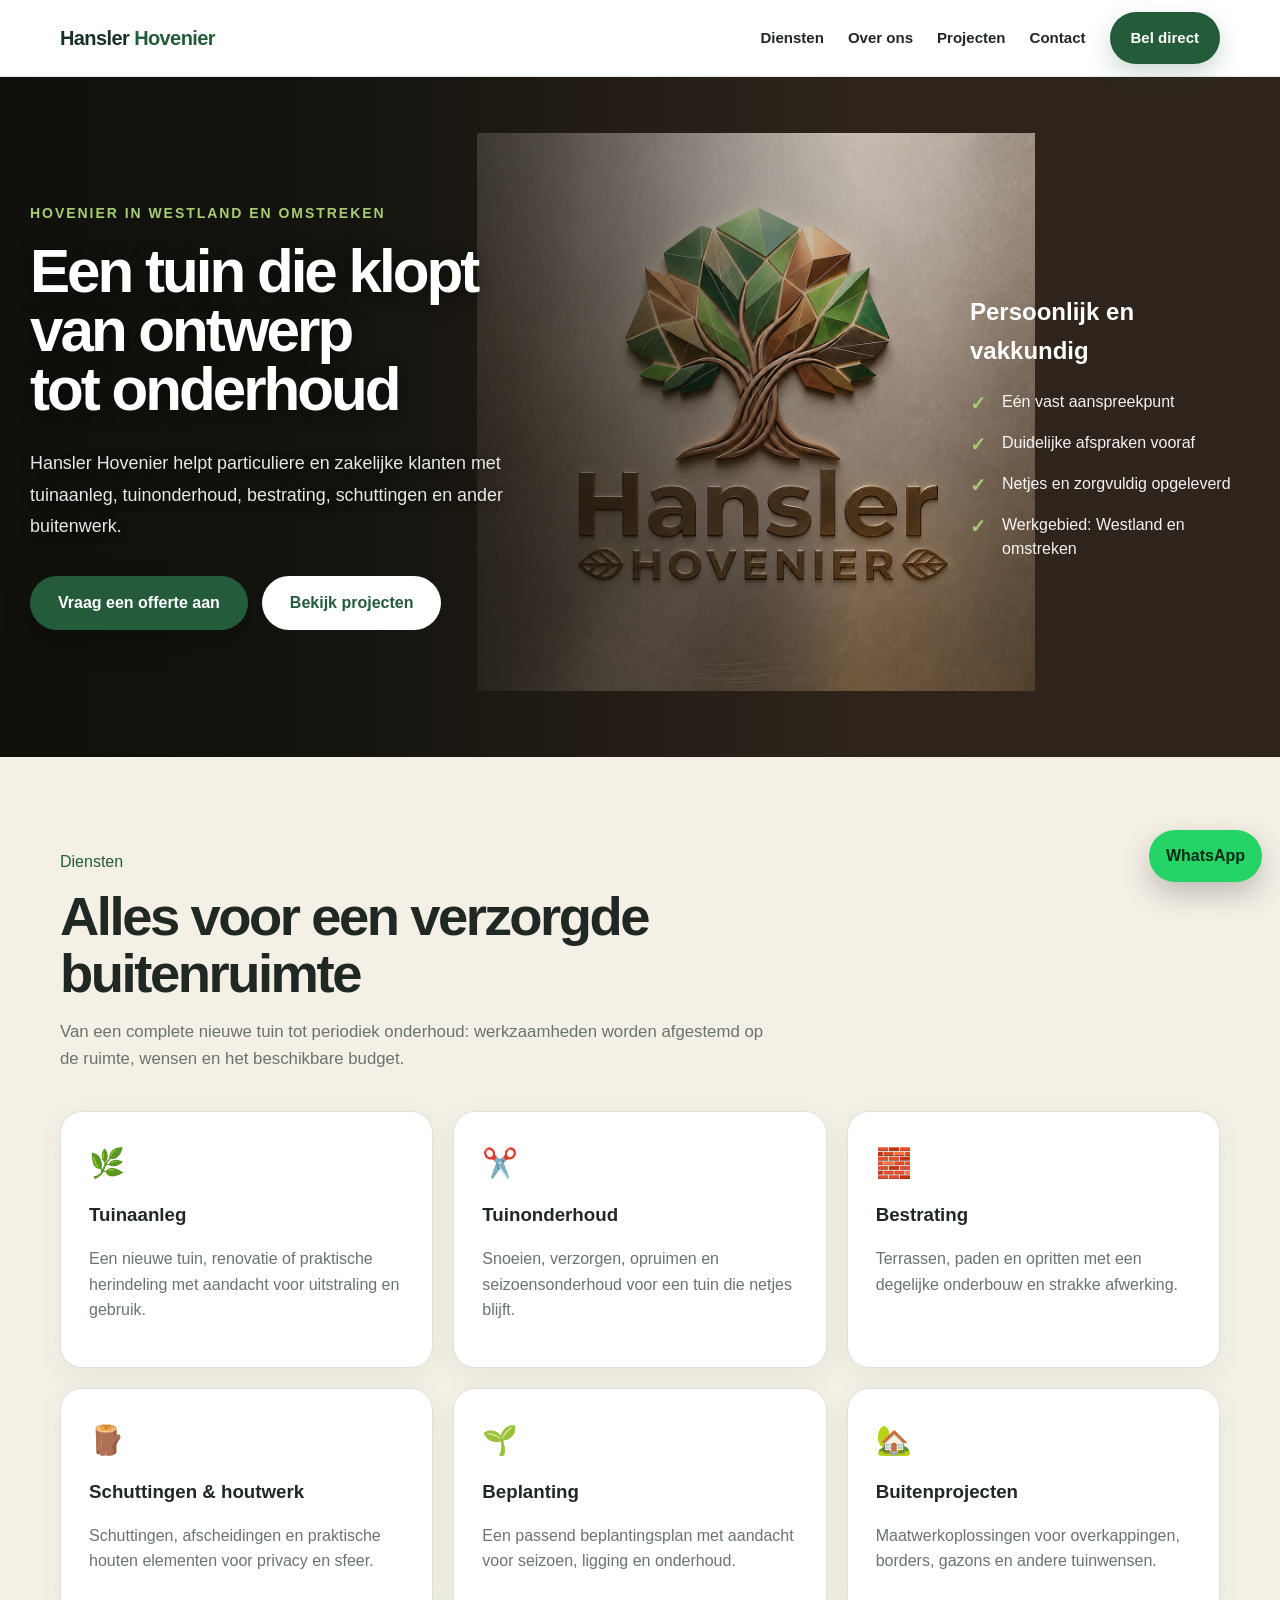
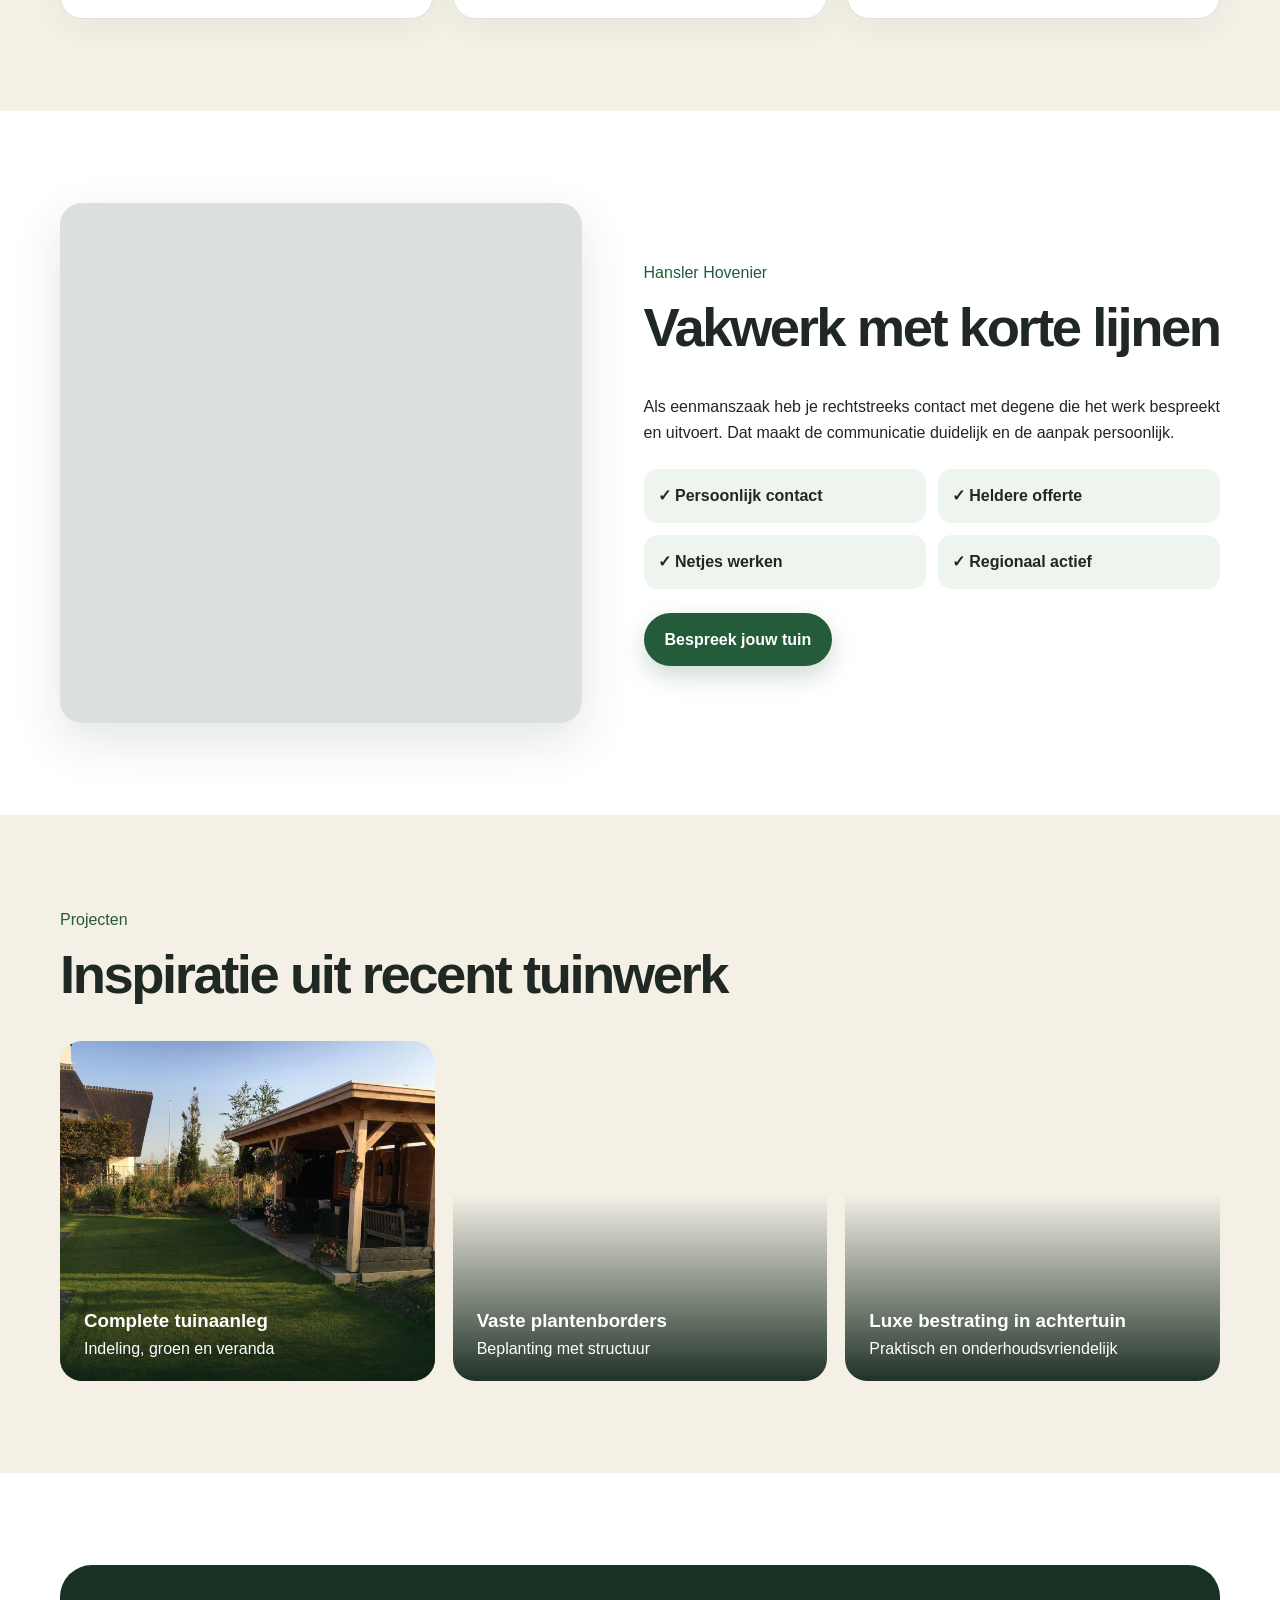
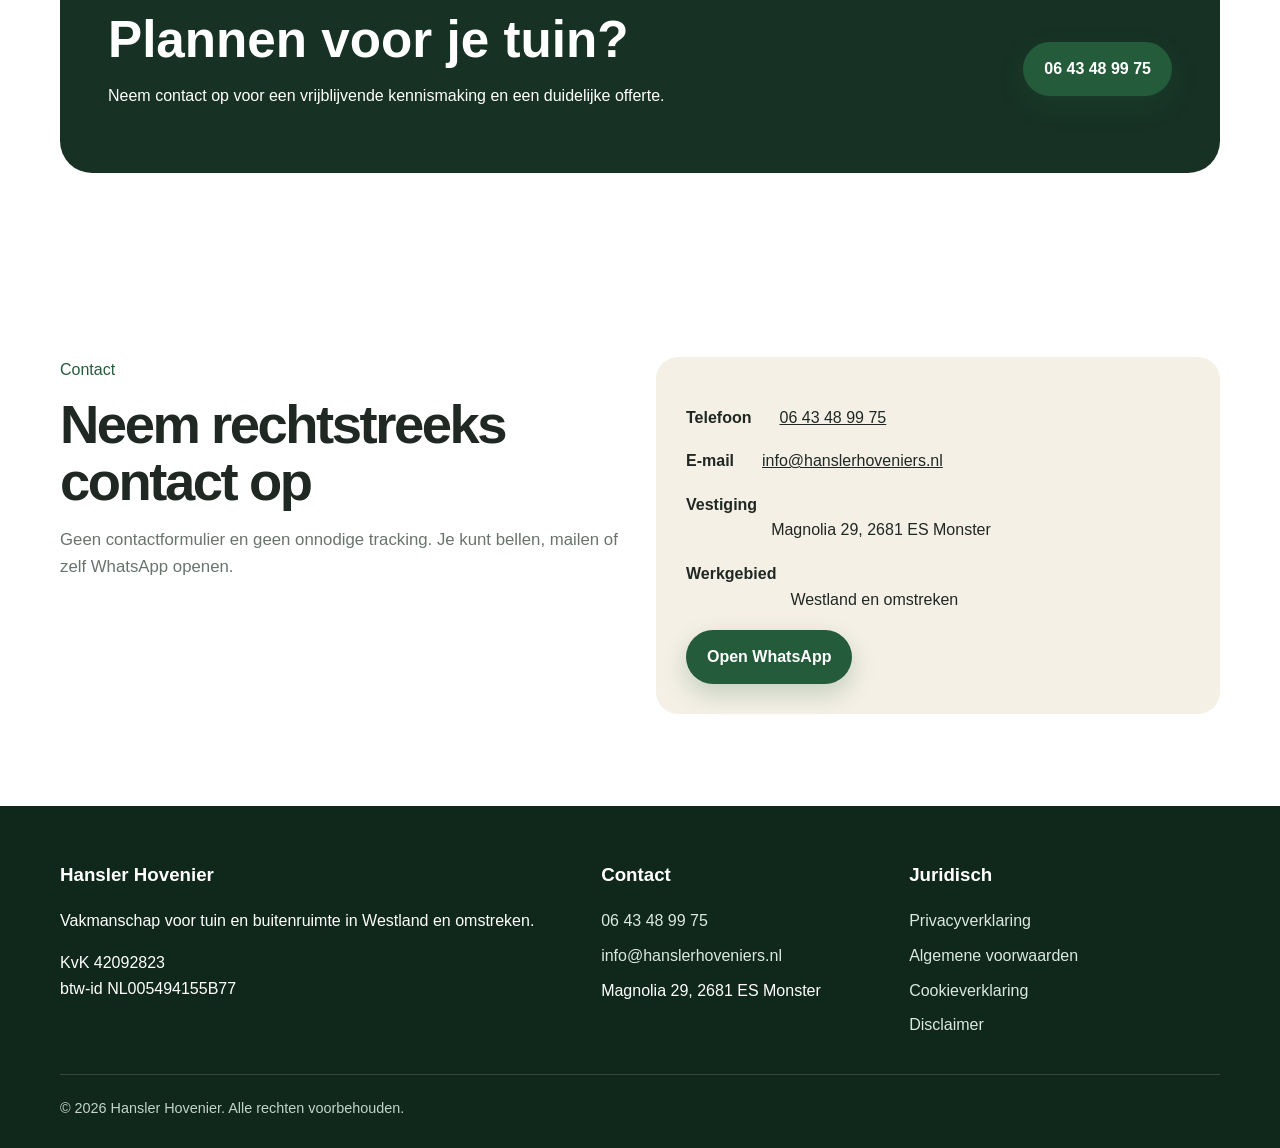
==== index.html @ fce95d80 "Update index.html" ====
<!doctype html>
<html lang="nl">
<head>
  <meta charset="utf-8">
  <meta name="viewport" content="width=device-width,initial-scale=1">
  <title>Hansler Hovenier | Hovenier in Westland en omstreken</title>
  <meta name="description" content="Hansler Hovenier voor tuinaanleg, tuinonderhoud, bestrating en houtwerk in Westland en omstreken. Persoonlijk contact en een verzorgde oplevering.">
  <meta name="robots" content="index,follow">
  <meta property="og:title" content="Hansler Hovenier">
  <meta property="og:description" content="Vakmanschap voor tuin en buitenruimte in Westland en omstreken.">
  <meta property="og:type" content="website">
  <link rel="stylesheet" href="assets/css/style.css">
</head>
<body>
<a class="skip-link" href="#main">Naar inhoud</a>
<header class="site-header">
  <div class="container nav-wrap">
    <a class="logo" href="index.html">Hansler <span>Hovenier</span></a>
    <button class="nav-toggle" aria-label="Menu openen" aria-expanded="false">☰</button>
    <nav class="nav" aria-label="Hoofdnavigatie">
      <a href="#diensten">Diensten</a>
      <a href="#over">Over ons</a>
      <a href="#projecten">Projecten</a>
      <a href="#contact">Contact</a>
      <a class="btn btn-primary" href="tel:+31643489975">Bel direct</a>
    </nav>
  </div>
</header>

<main id="main">
<section class="hero" aria-labelledby="hero-title">
  <div class="hero__background" aria-hidden="true"></div>
  <div class="hero__overlay" aria-hidden="true"></div>

  <div class="container hero__container">
    <div class="hero__content">
      <p class="hero__eyebrow">
        Hovenier in Westland en omstreken
      </p>

      <h1 class="hero__title" id="hero-title">
        Een tuin die klopt 
        <span>van ontwerp tot onderhoud</span>
      </h1>

      <p class="hero__description">
        Hansler Hovenier helpt particuliere en zakelijke klanten met
        tuinaanleg, tuinonderhoud, bestrating, schuttingen en ander
        buitenwerk.
      </p>

      <div class="hero__actions">
        <a
          class="hero__button hero__button--primary"
          href="mailto:info@hanslerhoveniers.nl?subject=Offerteaanvraag"
        >
          Vraag een offerte aan
        </a>

        <a
          class="hero__button hero__button--secondary"
          href="#projecten"
        >
          Bekijk projecten
        </a>
      </div>
    </div>

    <aside
      class="hero__benefits"
      aria-label="Voordelen van Hansler Hovenier"
    >
      <h2 class="hero__benefits-title">
        Persoonlijk en vakkundig
      </h2>

      <ul class="hero__benefits-list">
        <li>Eén vast aanspreekpunt</li>
        <li>Duidelijke afspraken vooraf</li>
        <li>Netjes en zorgvuldig opgeleverd</li>
        <li>Werkgebied: Westland en omstreken</li>
      </ul>
    </aside>
  </div>
</section>

<section class="section section-soft" id="diensten">
  <div class="container">
    <div class="section-head">
      <div class="kicker" style="color:var(--green)">Diensten</div>
      <h2>Alles voor een verzorgde buitenruimte</h2>
      <p>Van een complete nieuwe tuin tot periodiek onderhoud: werkzaamheden worden afgestemd op de ruimte, wensen en het beschikbare budget.</p>
    </div>
    <div class="services">
      <article class="card"><div class="card-icon">🌿</div><h3>Tuinaanleg</h3><p>Een nieuwe tuin, renovatie of praktische herindeling met aandacht voor uitstraling en gebruik.</p></article>
      <article class="card"><div class="card-icon">✂️</div><h3>Tuinonderhoud</h3><p>Snoeien, verzorgen, opruimen en seizoensonderhoud voor een tuin die netjes blijft.</p></article>
      <article class="card"><div class="card-icon">🧱</div><h3>Bestrating</h3><p>Terrassen, paden en opritten met een degelijke onderbouw en strakke afwerking.</p></article>
      <article class="card"><div class="card-icon">🪵</div><h3>Schuttingen & houtwerk</h3><p>Schuttingen, afscheidingen en praktische houten elementen voor privacy en sfeer.</p></article>
      <article class="card"><div class="card-icon">🌱</div><h3>Beplanting</h3><p>Een passend beplantingsplan met aandacht voor seizoen, ligging en onderhoud.</p></article>
      <article class="card"><div class="card-icon">🏡</div><h3>Buitenprojecten</h3><p>Maatwerkoplossingen voor overkappingen, borders, gazons en andere tuinwensen.</p></article>
    </div>
  </div>
</section>

<section class="section" id="over">
  <div class="container about-grid">
    <div class="image-panel" role="img" aria-label="Groene tuin met beplanting"></div>
    <div>
      <div class="kicker" style="color:var(--green)">Hansler Hovenier</div>
      <div class="section-head"><h2>Vakwerk met korte lijnen</h2></div>
      <p>Als eenmanszaak heb je rechtstreeks contact met degene die het werk bespreekt en uitvoert. Dat maakt de communicatie duidelijk en de aanpak persoonlijk.</p>
      <div class="checks">
        <div class="check">✓ Persoonlijk contact</div>
        <div class="check">✓ Heldere offerte</div>
        <div class="check">✓ Netjes werken</div>
        <div class="check">✓ Regionaal actief</div>
      </div>
      <a class="btn btn-primary" href="mailto:info@hanslerhoveniers.nl">Bespreek jouw tuin</a>
    </div>
  </div>
</section>

<section class="section section-soft" id="projecten">
  <div class="container">
    <div class="section-head">
      <div class="kicker" style="color:var(--green)">Projecten</div>
      <h2>Inspiratie uit recent tuinwerk</h2>

    </div>
    <div class="projects">
      <article class="project"><div class="project-info"><h3>Complete tuinaanleg</h3><span>Indeling, groen en veranda</span></div></article>
      <article class="project"><div class="project-info"><h3>Vaste plantenborders</h3><span>Beplanting met structuur</span></div></article>
      <article class="project"><div class="project-info"><h3>Luxe bestrating in achtertuin</h3><span>Praktisch en onderhoudsvriendelijk</span></div></article>
    </div>
  </div>
</section>

<section class="section">
  <div class="container">
    <div class="cta">
      <div><h2>Plannen voor je tuin?</h2><p>Neem contact op voor een vrijblijvende kennismaking en een duidelijke offerte.</p></div>
      <a class="btn btn-primary" href="tel:+31643489975">06 43 48 99 75</a>
    </div>
  </div>
</section>

<section class="section" id="contact">
  <div class="container contact-grid">
    <div>
      <div class="section-head"><div class="kicker" style="color:var(--green)">Contact</div><h2>Neem rechtstreeks contact op</h2><p>Geen contactformulier en geen onnodige tracking. Je kunt bellen, mailen of zelf WhatsApp openen.</p></div>
    </div>
    <div class="contact-box">
      <div class="contact-line"><strong>Telefoon</strong><br><a href="tel:+31643489975">06 43 48 99 75</a></div>
      <div class="contact-line"><strong>E-mail</strong><br><a href="mailto:info@hanslerhoveniers.nl">info@hanslerhoveniers.nl</a></div>
      <div class="contact-line"><strong>Vestiging</strong><br>Magnolia 29, 2681 ES Monster</div>
      <div class="contact-line"><strong>Werkgebied</strong><br>Westland en omstreken</div>
      <a class="btn btn-primary" href="https://wa.me/31643489975?text=Hallo%20Hansler%20Hovenier%2C%20ik%20heb%20een%20vraag." target="_blank" rel="noopener noreferrer">Open WhatsApp</a>
    </div>
  </div>
</section>
</main>

<footer class="site-footer">
  <div class="container">
    <div class="footer-grid">
      <div><h3>Hansler Hovenier</h3><p>Vakmanschap voor tuin en buitenruimte in Westland en omstreken.</p><p>KvK 42092823<br>btw-id NL005494155B77</p></div>
      <div><h3>Contact</h3><div class="footer-links"><a href="tel:+31643489975">06 43 48 99 75</a><a href="mailto:info@hanslerhoveniers.nl">info@hanslerhoveniers.nl</a><span>Magnolia 29, 2681 ES Monster</span></div></div>
      <div><h3>Juridisch</h3><div class="footer-links"><a href="privacy.html">Privacyverklaring</a><a href="voorwaarden.html">Algemene voorwaarden</a><a href="cookies.html">Cookieverklaring</a><a href="disclaimer.html">Disclaimer</a></div></div>
    </div>
    <div class="footer-bottom">© <span id="year"></span> Hansler Hovenier. Alle rechten voorbehouden.</div>
  </div>
</footer>

<a class="whatsapp" href="https://wa.me/31643489975?text=Hallo%20Hansler%20Hovenier%2C%20ik%20heb%20een%20vraag." target="_blank" rel="noopener noreferrer" aria-label="Open WhatsApp">WhatsApp</a>
<script src="assets/js/main.js"></script>
</body>
</html>
---- assets/css/style.css ----
:root{
  --green:#245c3b;
  --green-2:#34754d;
  --dark:#173225;
  --cream:#f4f0e6;
  --sand:#e8dfcf;
  --white:#fff;
  --text:#202823;
  --muted:#69746d;
  --line:#dce2dc;
  --shadow:0 18px 50px rgba(25,53,37,.12);
  --radius:22px;
}
*{box-sizing:border-box}
html{scroll-behavior:smooth}
body{margin:0;font-family:Inter,Arial,sans-serif;color:var(--text);background:#fff;line-height:1.6}
img{max-width:100%;display:block}
a{color:inherit}
.container{width:min(1160px,calc(100% - 36px));margin:auto}
.skip-link{position:absolute;left:-9999px}.skip-link:focus{left:16px;top:16px;background:#fff;padding:10px;z-index:999}
.site-header{position:sticky;top:0;z-index:50;background:rgba(255,255,255,.94);backdrop-filter:blur(12px);border-bottom:1px solid rgba(36,92,59,.12)}
.nav-wrap{height:76px;display:flex;align-items:center;justify-content:space-between;gap:24px}
.logo{text-decoration:none;font-weight:900;letter-spacing:-.03em;font-size:1.25rem;color:var(--dark)}
.logo span{color:var(--green)}
.nav{display:flex;align-items:center;gap:24px}
.nav a{text-decoration:none;font-weight:700;font-size:.94rem}
.nav a:hover{color:var(--green)}
.nav-toggle{display:none;background:none;border:0;font-size:1.5rem}
.btn{display:inline-flex;align-items:center;justify-content:center;gap:8px;padding:13px 20px;border-radius:999px;text-decoration:none;font-weight:800;border:1px solid transparent;transition:.2s ease}
.btn:hover{transform:translateY(-2px)}
.btn-primary{background:var(--green);color:#fff;box-shadow:0 10px 24px rgba(36,92,59,.22)}
.btn-secondary{border-color:var(--green);color:var(--green);background:#fff}
/* =====================================================
   HERO
   ===================================================== */

.hero {
  position: relative;
  isolation: isolate;
  overflow: hidden;
  min-height: 680px;
  display: flex;
  align-items: center;
  background-color: #2f251c;
  color: var(--white);
}

/* Achtergrondafbeelding */
.hero__background {
  position: absolute;
  inset: 0;
  z-index: -3;
  background-image: url("../../Def.png");
  background-repeat: no-repeat;
background-position: 66% 46%;
background-size: auto 82%;
}

/* Donkere laag voor leesbaarheid */
.hero__overlay {
  position: absolute;
  inset: 0;
  z-index: -2;
  background:
    linear-gradient(
      90deg,
      rgba(14, 16, 12, 0.96) 0%,
      rgba(16, 17, 13, 0.88) 27%,
      rgba(27, 23, 17, 0.58) 48%,
      rgba(38, 29, 20, 0.16) 67%,
      rgba(38, 29, 20, 0.05) 100%
    );
}

.hero__container {
  position: relative;
  z-index: 1;
  width: min(1500px, calc(100% - 60px));
padding: 78px 0;
  display: grid;
 grid-template-columns: 560px 340px;
  align-items: center;
  justify-content: space-between;
gap: 260px;
}

.hero__content {
  max-width: 680px;
}

.hero__eyebrow {
  margin: 0 0 20px;
  color: #a8cc72;
  font-size: 0.875rem;
  font-weight: 900;
  line-height: 1.4;
  letter-spacing: 0.14em;
  text-transform: uppercase;
}

.hero__title {
  max-width: 670px;
  margin: 0;
  color: var(--white);
  font-size: clamp(3rem, 4.7vw, 4.8rem);
  font-weight: 900;
  line-height: 0.98;
  letter-spacing: -0.05em;
  text-wrap: balance;
  text-shadow: 0 3px 18px rgba(0, 0, 0, 0.4);
}

.hero__title span {
  display: block;
}

.hero__description {
  max-width: 650px;
  margin: 28px 0 0;
  color: rgba(255, 255, 255, 0.9);
  font-size: clamp(1rem, 1.4vw, 1.12rem);
  line-height: 1.75;
  text-shadow: 0 2px 12px rgba(0, 0, 0, 0.45);
}

.hero__actions {
  display: flex;
  flex-wrap: wrap;
  gap: 14px;
  margin-top: 34px;
}

.hero__button {
  display: inline-flex;
  min-height: 54px;
  align-items: center;
  justify-content: center;
  padding: 14px 26px;
  border: 2px solid transparent;
  border-radius: 999px;
  font-size: 1rem;
  font-weight: 800;
  line-height: 1;
  text-decoration: none;
  transition:
    background-color 0.2s ease,
    border-color 0.2s ease,
    color 0.2s ease,
    transform 0.2s ease,
    box-shadow 0.2s ease;
}

.hero__button:hover {
  transform: translateY(-2px);
}

.hero__button:focus-visible {
  outline: 3px solid #a8cc72;
  outline-offset: 4px;
}

.hero__button--primary {
  background-color: var(--green);
  color: var(--white);
  box-shadow: 0 12px 30px rgba(0, 0, 0, 0.22);
}

.hero__button--primary:hover {
  background-color: var(--green-2);
  box-shadow: 0 16px 34px rgba(0, 0, 0, 0.28);
}

.hero__button--secondary {
  background-color: var(--white);
  color: var(--green);
}

.hero__button--secondary:hover {
  background-color: var(--cream);
}

.hero__benefits{
    margin-left:60px;
}
  padding: 34px;
  border: 1px solid rgba(255, 255, 255, 0.18);
  border-radius: 18px;
  background-color: rgba(28, 71, 46, 0.92);
  box-shadow: 0 24px 60px rgba(0, 0, 0, 0.25);
  backdrop-filter: blur(8px);
}

.hero__benefits-title {
  margin: 0 0 22px;
  color: var(--white);
  font-size: clamp(1.25rem, 2vw, 1.5rem);
  font-weight: 900;
  line-height: 1.25;
}

.hero__benefits-list {
  display: grid;
  gap: 17px;
  margin: 0;
  padding: 0;
  list-style: none;
}

.hero__benefits-list li {
  position: relative;
  padding-left: 32px;
  color: rgba(255, 255, 255, 0.94);
  font-size: 1rem;
  line-height: 1.5;
}

.hero__benefits-list li::before {
  content: "✓";
  position: absolute;
  top: 0;
  left: 0;
  color: #a8cc72;
  font-size: 1.2rem;
  font-weight: 900;
}
.section{padding:92px 0}
.section-soft{background:var(--cream)}
.section-head{max-width:720px;margin-bottom:38px}
.section-head h2{font-size:clamp(2rem,5vw,3.4rem);line-height:1.05;letter-spacing:-.045em;margin:.25em 0}
.section-head p{color:var(--muted);font-size:1.05rem}
.services{display:grid;grid-template-columns:repeat(3,1fr);gap:20px}
.card{background:#fff;border:1px solid var(--line);border-radius:var(--radius);padding:28px;box-shadow:0 8px 30px rgba(28,61,40,.06)}
.card-icon{font-size:1.8rem}
.card h3{margin:14px 0 8px}
.card p{color:var(--muted)}
.about-grid{display:grid;grid-template-columns:.95fr 1.05fr;gap:62px;align-items:center}
.image-panel{min-height:520px;border-radius:var(--radius);background:
 linear-gradient(rgba(17,46,29,.15),rgba(17,46,29,.15)),
 url('https://images.unsplash.com/photo-1416879595882-3373a0480b5b?auto=format&fit=crop&w=1200&q=85') center/cover;
 box-shadow:var(--shadow)}
.checks{display:grid;grid-template-columns:1fr 1fr;gap:12px;margin:24px 0}
.check{background:#eef5ef;border-radius:14px;padding:14px;font-weight:700}
.projects{display:grid;grid-template-columns:repeat(3,1fr);gap:18px}
.project{min-height:340px;border-radius:var(--radius);overflow:hidden;position:relative;background:#ddd}
.project:nth-child(1){
    background:url('../../OSDL2829.JPG') center/cover;
}
.project:nth-child(2){
    background:url('../../IMG_3597.JPG') center/cover;
}

.project:nth-child(3){
    background:url('../../tuin 1.jpg') center/cover;
}
.project:after{content:"";position:absolute;inset:45% 0 0;background:linear-gradient(transparent,rgba(9,29,18,.9))}
.project-info{position:absolute;left:24px;right:24px;bottom:20px;color:white;z-index:2}
.project-info h3{margin:0}
.cta{background:var(--dark);color:#fff;border-radius:32px;padding:48px;display:grid;grid-template-columns:1fr auto;gap:30px;align-items:center}
.cta h2{margin:0 0 10px;font-size:clamp(2rem,4vw,3.2rem);line-height:1.05}
.contact-grid{display:grid;grid-template-columns:1fr 1fr;gap:32px}
.contact-box{background:var(--cream);border-radius:var(--radius);padding:30px}
.contact-line{display:flex;gap:14px;margin:18px 0}
.site-footer{background:#10281c;color:#fff;padding:54px 0 28px}
.footer-grid{display:grid;grid-template-columns:1.3fr .7fr .8fr;gap:36px}
.footer-grid h3{margin-top:0}.footer-grid a{color:#dce8df;text-decoration:none}
.footer-links{display:grid;gap:9px}
.footer-bottom{border-top:1px solid rgba(255,255,255,.15);margin-top:36px;padding-top:22px;color:#c4d2c9;font-size:.9rem}
.whatsapp{position:fixed;right:18px;bottom:18px;background:#25D366;color:#092b18;text-decoration:none;padding:13px 17px;border-radius:999px;font-weight:900;box-shadow:0 12px 30px rgba(0,0,0,.22);z-index:45}
.legal-page{background:var(--cream);padding:56px 0}
.legal-content{background:#fff;padding:clamp(24px,5vw,60px);border-radius:var(--radius);box-shadow:var(--shadow)}
.legal-content h1{font-size:clamp(2.2rem,5vw,4rem);line-height:1.05}
.legal-content h2{margin-top:2em}
.notice{padding:16px 18px;border-left:4px solid var(--green);background:#eef7f1;border-radius:8px}
.warning{padding:16px 18px;border-left:4px solid #a96b00;background:#fff6df;border-radius:8px}
table{width:100%;border-collapse:collapse;margin:20px 0}th,td{border:1px solid var(--line);padding:12px;text-align:left;vertical-align:top}th{background:#f1f5f2}
@media(max-width:900px){
  .nav{
    display:none;
    position:absolute;
    top:76px;
    left:0;
    right:0;
    background:#fff;
    padding:22px;
    flex-direction:column;
    align-items:flex-start;
    border-bottom:1px solid var(--line);
  }

  .nav.open{
    display:flex;
  }

  .nav-toggle{
    display:block;
  }

  .hero{
    min-height:auto;
  }
  .hero__background{
  background-position:72% 32%;
  background-size:auto 85%;
}

  .hero__overlay{
  background:
    linear-gradient(
      90deg,
      rgba(14,16,12,0.94) 0%,
      rgba(16,17,13,0.82) 48%,
      rgba(30,25,18,0.42) 75%,
      rgba(30,25,18,0.24) 100%
    );
}

 .hero__container{
  width:min(100% - 44px,1160px);
  grid-template-columns:1fr;
  gap:42px;
  padding:70px 0;
}

  .hero__content{
    max-width:760px;
  }

  .hero__benefits{
    width:100%;
    max-width:620px;
  }

  .about-grid,
  .contact-grid{
    grid-template-columns:1fr;
  }

  .services,
  .projects{
    grid-template-columns:1fr 1fr;
  }

  .footer-grid{
    grid-template-columns:1fr 1fr;
  }

  .cta{
    grid-template-columns:1fr;
  }
}
@media(max-width:620px){
  .hero{
    min-height:auto;
  }

  .hero__background{
    background-position:50% 10%;
    background-size:auto 58%;
  }

  .hero__overlay{
    background:
      linear-gradient(
        180deg,
        rgba(18,16,12,0.38) 0%,
        rgba(16,16,12,0.78) 38%,
        rgba(14,16,12,0.96) 72%,
        rgba(14,16,12,0.98) 100%
      );
  }

  .hero__container{
    width:min(100% - 32px,1160px);
    padding:260px 0 54px;
    grid-template-columns:1fr;
    gap:32px;
  }

  .hero__title{
    font-size:clamp(2.65rem,13vw,3.8rem);
    line-height:1;
  }

  .hero__description{
    margin-top:22px;
    font-size:1rem;
  }

  .hero__actions{
    display:grid;
    grid-template-columns:1fr;
    margin-top:28px;
  }

  .hero__button{
    width:100%;
  }

  .hero__benefits{
    padding:25px 22px;
  }

  .services,
  .projects,
  .footer-grid,
  .checks{
    grid-template-columns:1fr;
  }

  .section{
    padding:68px 0;
  }

  .project{
    min-height:300px;
  }

  .cta{
    padding:30px;
  }
}
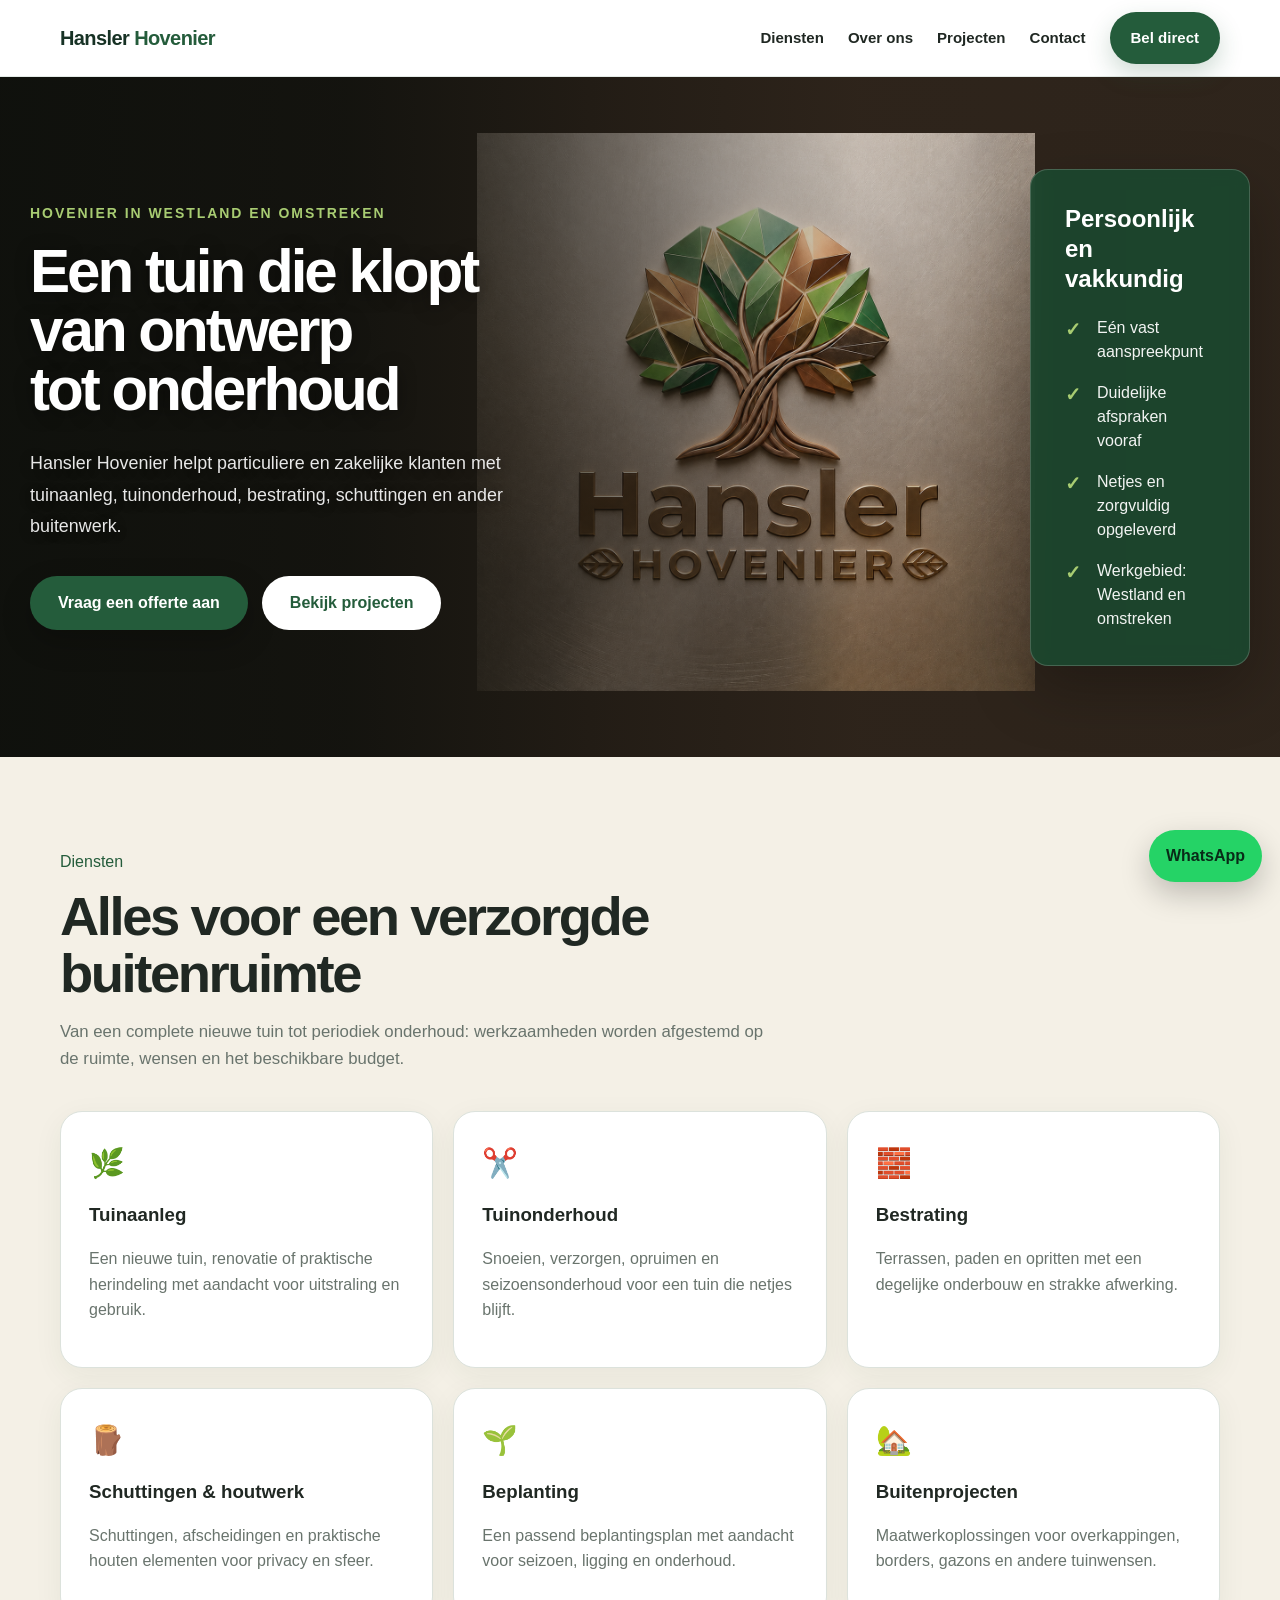
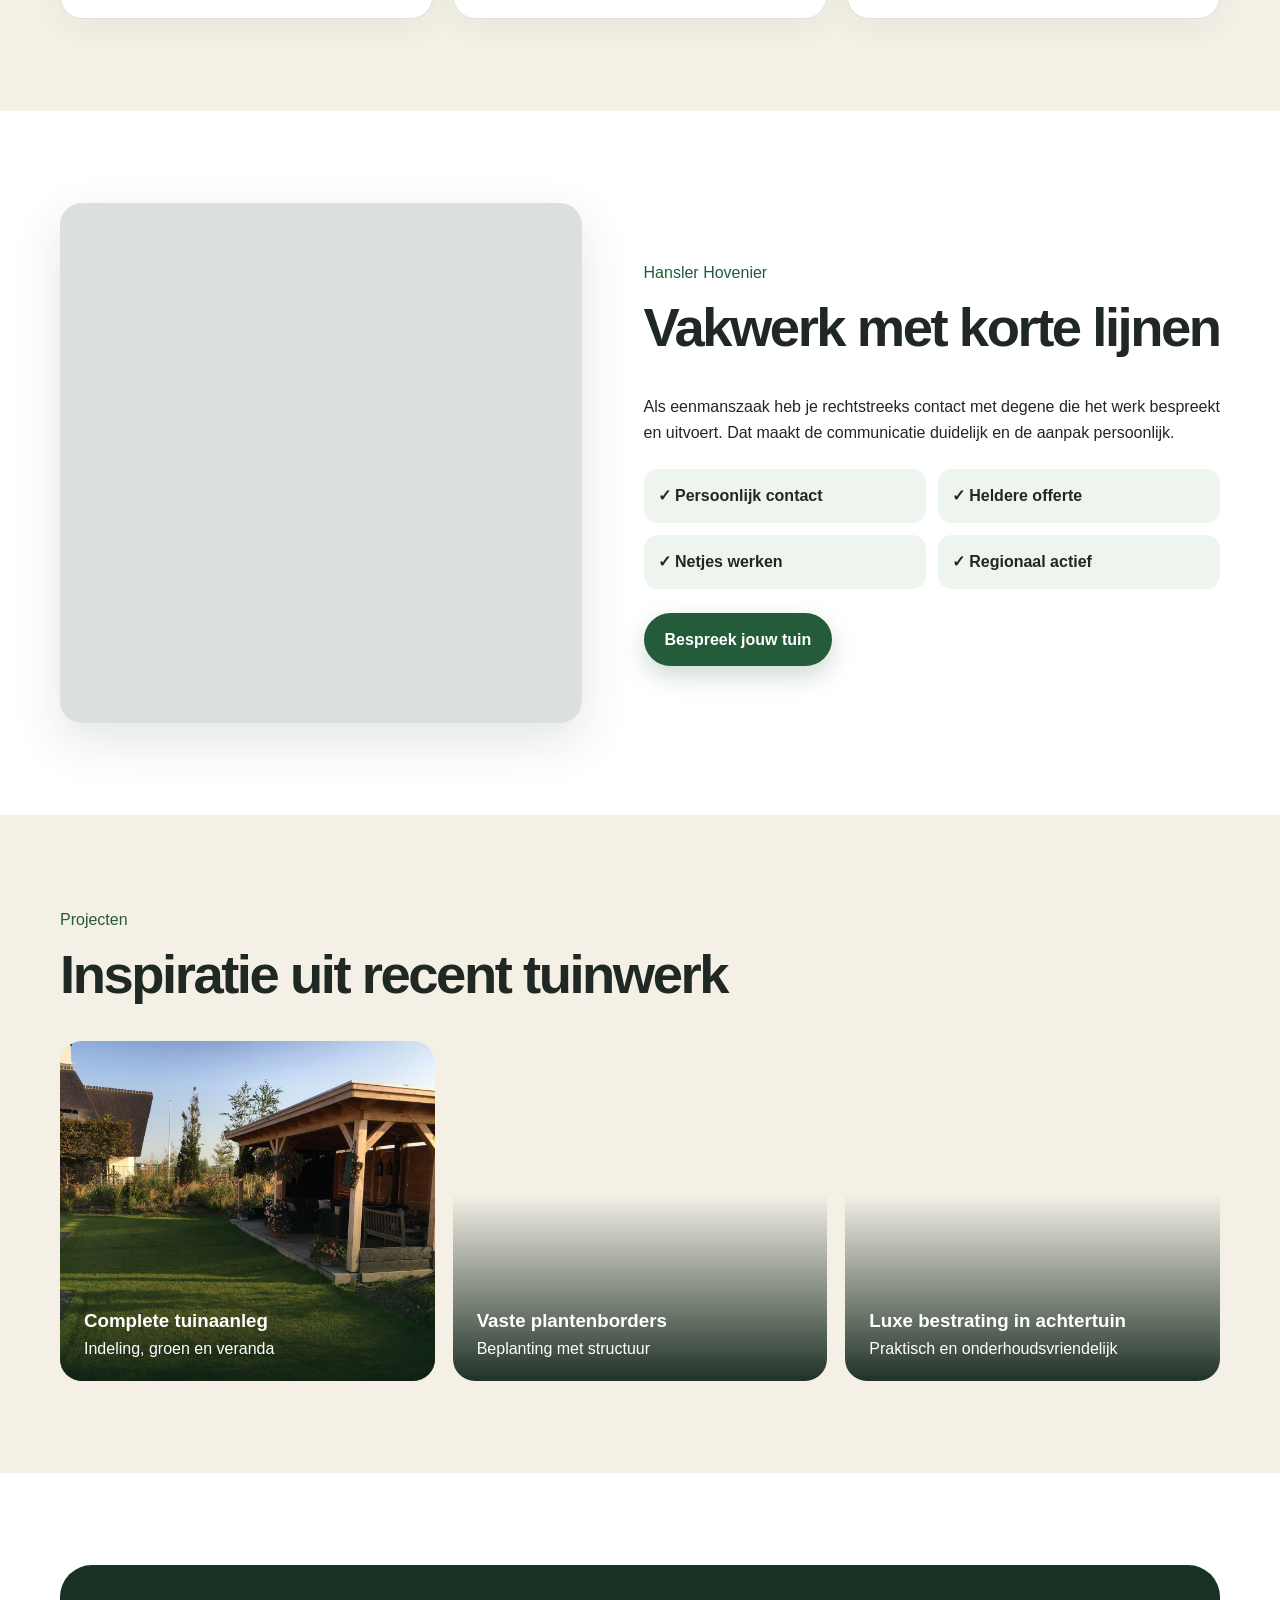
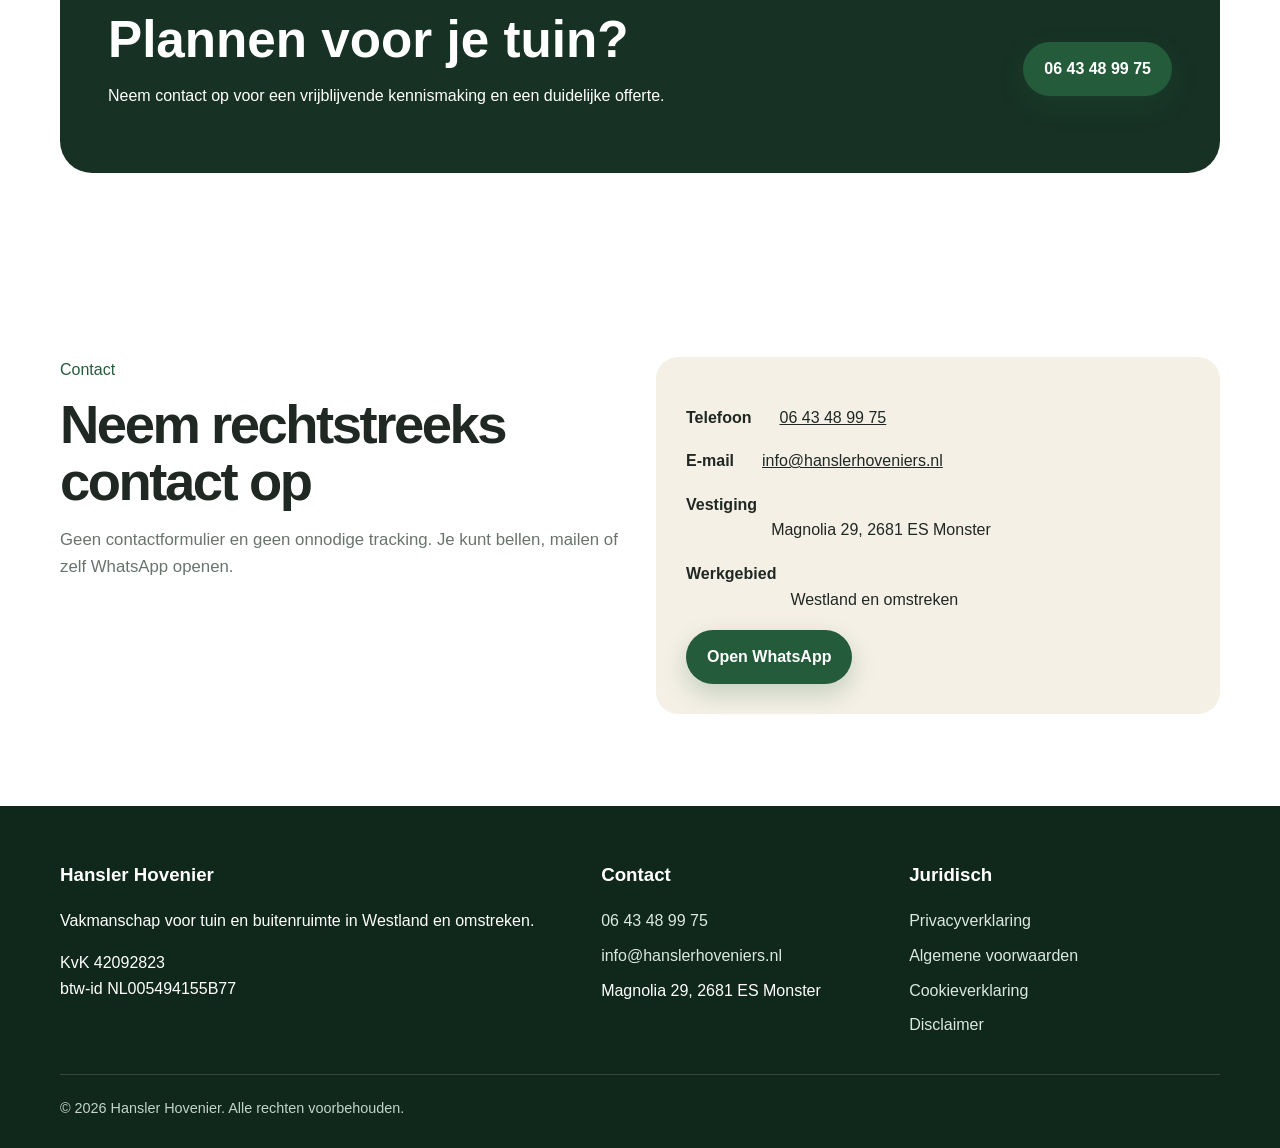
==== commit 4667fcac: "Update index.html" ====
--- a/index.html
+++ b/index.html
@@ -9,6 +9,8 @@
   <meta property="og:title" content="Hansler Hovenier">
   <meta property="og:description" content="Vakmanschap voor tuin en buitenruimte in Westland en omstreken.">
   <meta property="og:type" content="website">
+<link rel="icon" type="image/png" sizes="512x512" href="/favicon.png">
+<link rel="apple-touch-icon" href="/favicon.png">
   <link rel="stylesheet" href="assets/css/style.css">
 </head>
 <body>
--- a/assets/css/style.css
+++ b/assets/css/style.css
@@ -82,7 +82,7 @@
  grid-template-columns: 560px 340px;
   align-items: center;
   justify-content: space-between;
-gap: 260px;
+gap: 230px;
 }
 
 .hero__content {
@@ -181,8 +181,7 @@
 }
 
 .hero__benefits{
-    margin-left:60px;
-}
+  margin-left:120px;
   padding: 34px;
   border: 1px solid rgba(255, 255, 255, 0.18);
   border-radius: 18px;
@@ -237,7 +236,7 @@
 .about-grid{display:grid;grid-template-columns:.95fr 1.05fr;gap:62px;align-items:center}
 .image-panel{min-height:520px;border-radius:var(--radius);background:
  linear-gradient(rgba(17,46,29,.15),rgba(17,46,29,.15)),
- url('https://images.unsplash.com/photo-1416879595882-3373a0480b5b?auto=format&fit=crop&w=1200&q=85') center/cover;
+ url('../../IMG_3585.JPG') center/cover;
  box-shadow:var(--shadow)}
 .checks{display:grid;grid-template-columns:1fr 1fr;gap:12px;margin:24px 0}
 .check{background:#eef5ef;border-radius:14px;padding:14px;font-weight:700}
@@ -326,10 +325,11 @@
     max-width:760px;
   }
 
-  .hero__benefits{
+ .hero__benefits{
     width:100%;
     max-width:620px;
-  }
+    margin:0 auto;
+}
 
   .about-grid,
   .contact-grid{
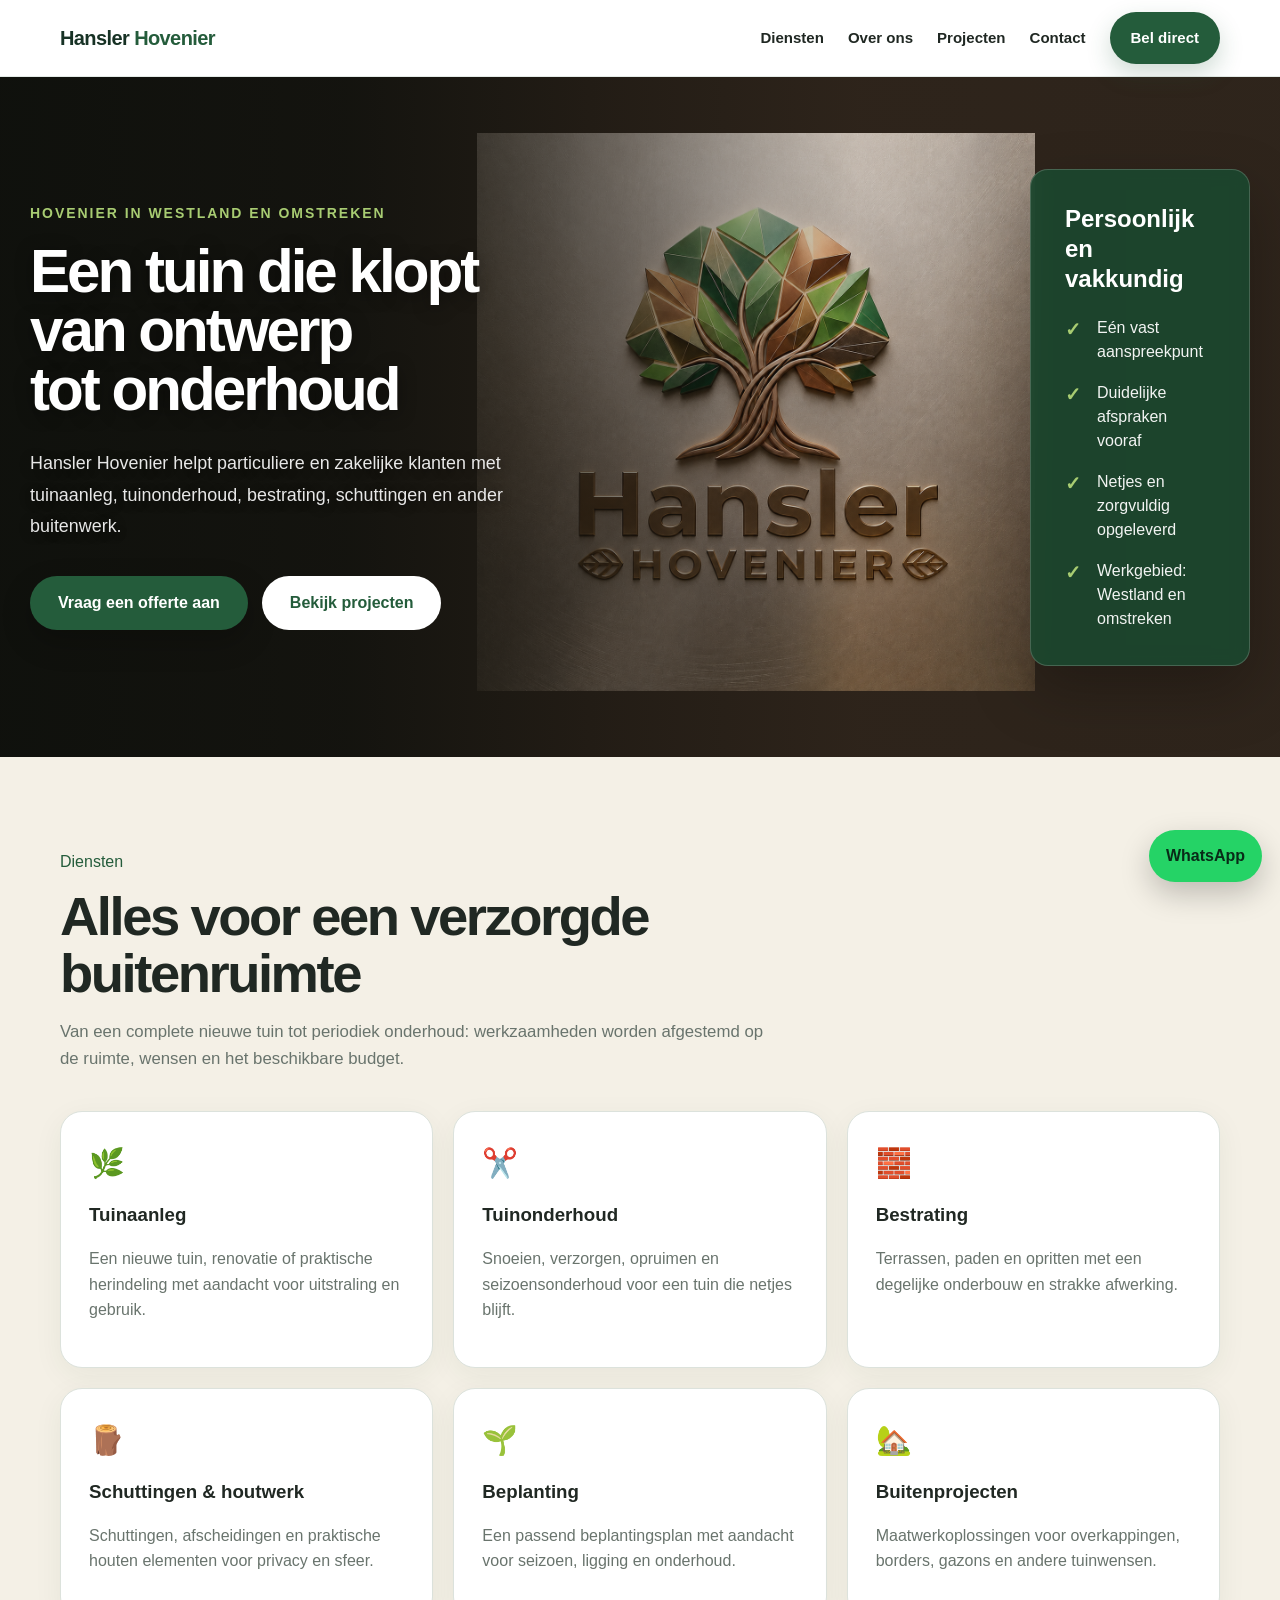
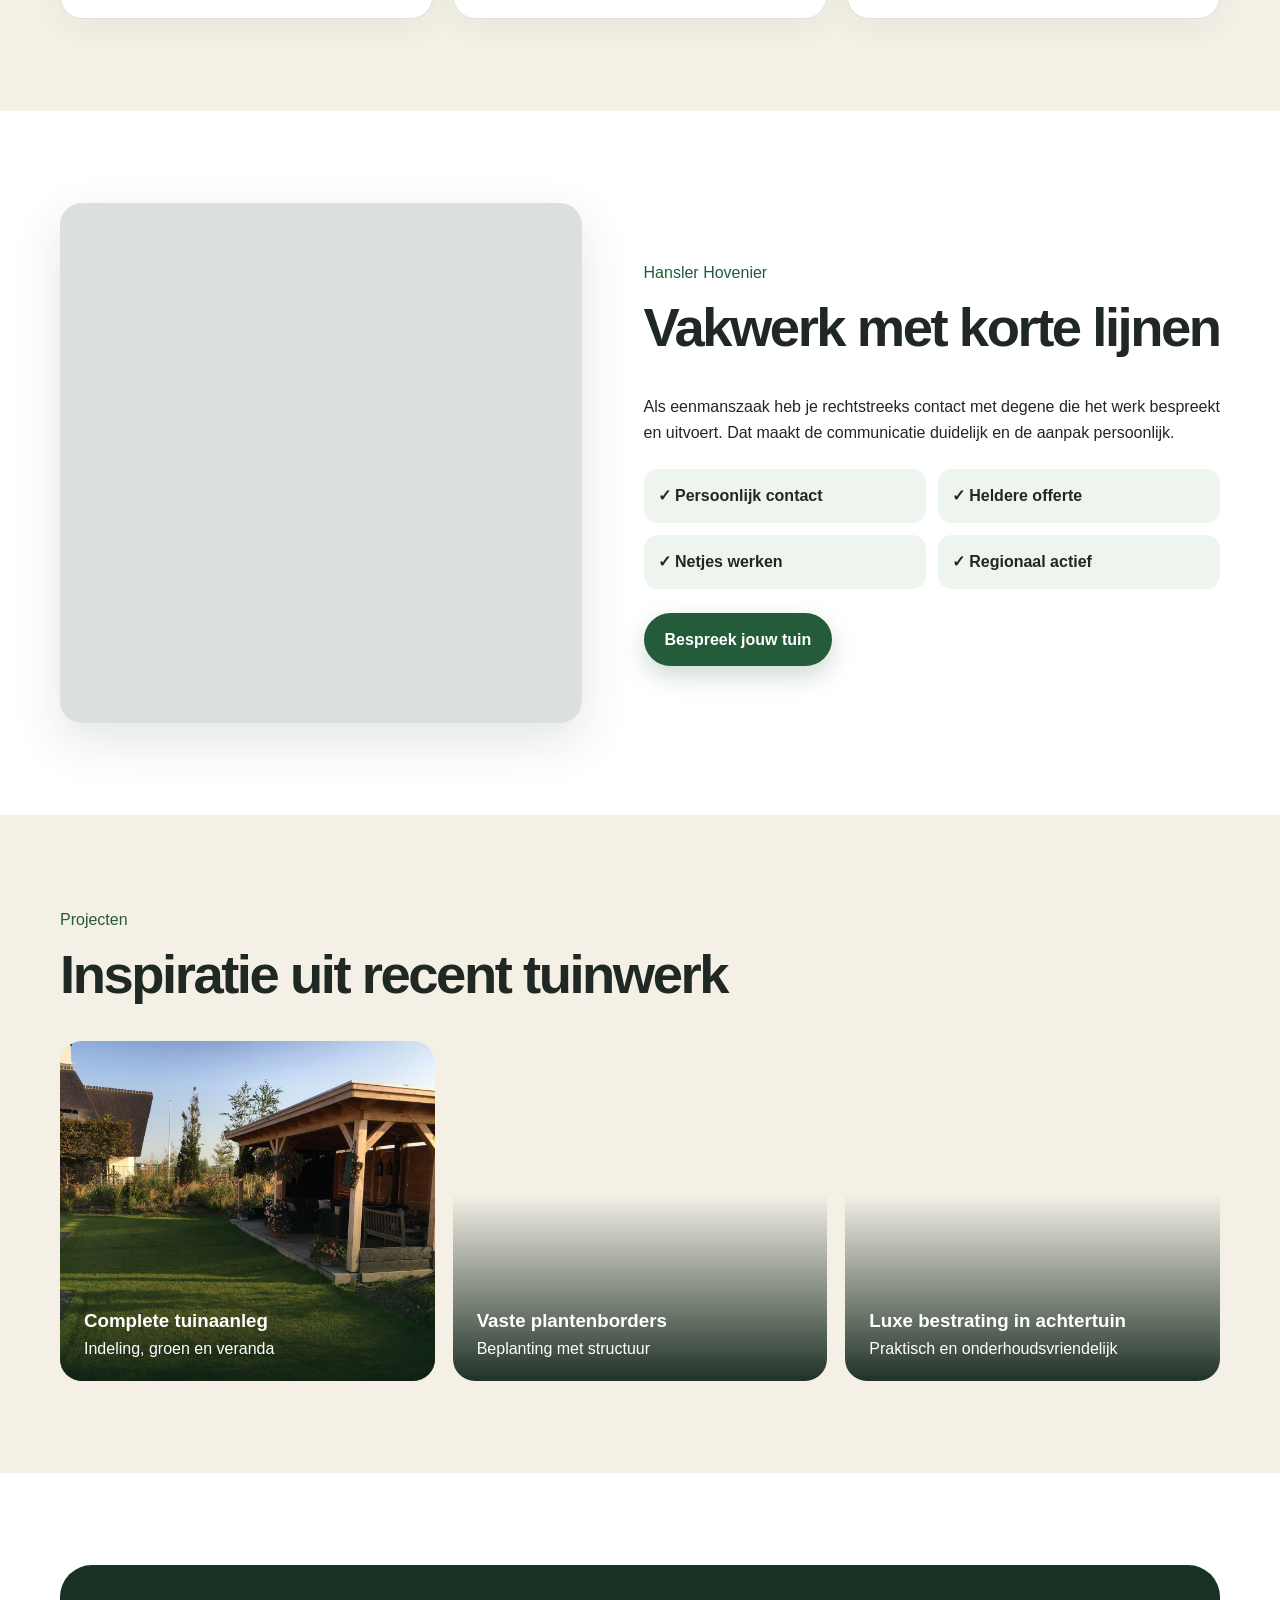
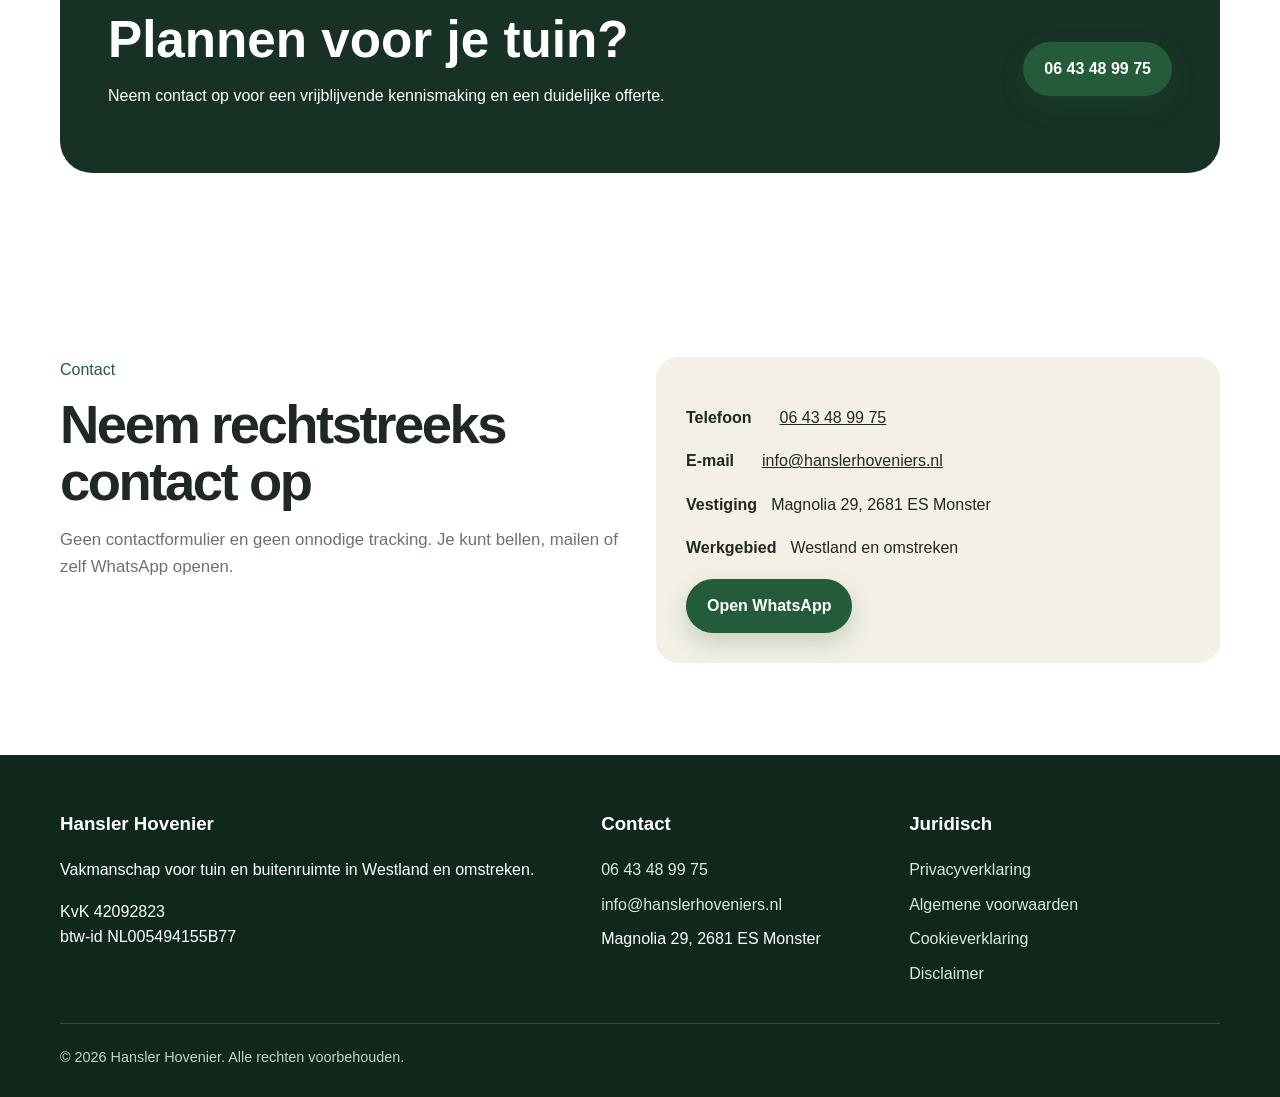
==== commit 6af0ac38: "Update index.html" ====
--- a/index.html
+++ b/index.html
@@ -9,8 +9,8 @@
   <meta property="og:title" content="Hansler Hovenier">
   <meta property="og:description" content="Vakmanschap voor tuin en buitenruimte in Westland en omstreken.">
   <meta property="og:type" content="website">
-<link rel="icon" type="image/png" sizes="512x512" href="/favicon.png">
-<link rel="apple-touch-icon" href="/favicon.png">
+<link rel="icon" type="image/png" sizes="512x512" href="/favicon.png.png">
+<link rel="apple-touch-icon" href="/favicon.png.png">
   <link rel="stylesheet" href="assets/css/style.css">
 </head>
 <body>
@@ -154,8 +154,8 @@
     <div class="contact-box">
       <div class="contact-line"><strong>Telefoon</strong><br><a href="tel:+31643489975">06 43 48 99 75</a></div>
       <div class="contact-line"><strong>E-mail</strong><br><a href="mailto:info@hanslerhoveniers.nl">info@hanslerhoveniers.nl</a></div>
-      <div class="contact-line"><strong>Vestiging</strong><br>Magnolia 29, 2681 ES Monster</div>
-      <div class="contact-line"><strong>Werkgebied</strong><br>Westland en omstreken</div>
+      <div class="contact-line"><strong>Vestiging</strong> Magnolia 29, 2681 ES Monster</div>
+      <div class="contact-line"><strong>Werkgebied</strong> Westland en omstreken</div>
       <a class="btn btn-primary" href="https://wa.me/31643489975?text=Hallo%20Hansler%20Hovenier%2C%20ik%20heb%20een%20vraag." target="_blank" rel="noopener noreferrer">Open WhatsApp</a>
     </div>
   </div>
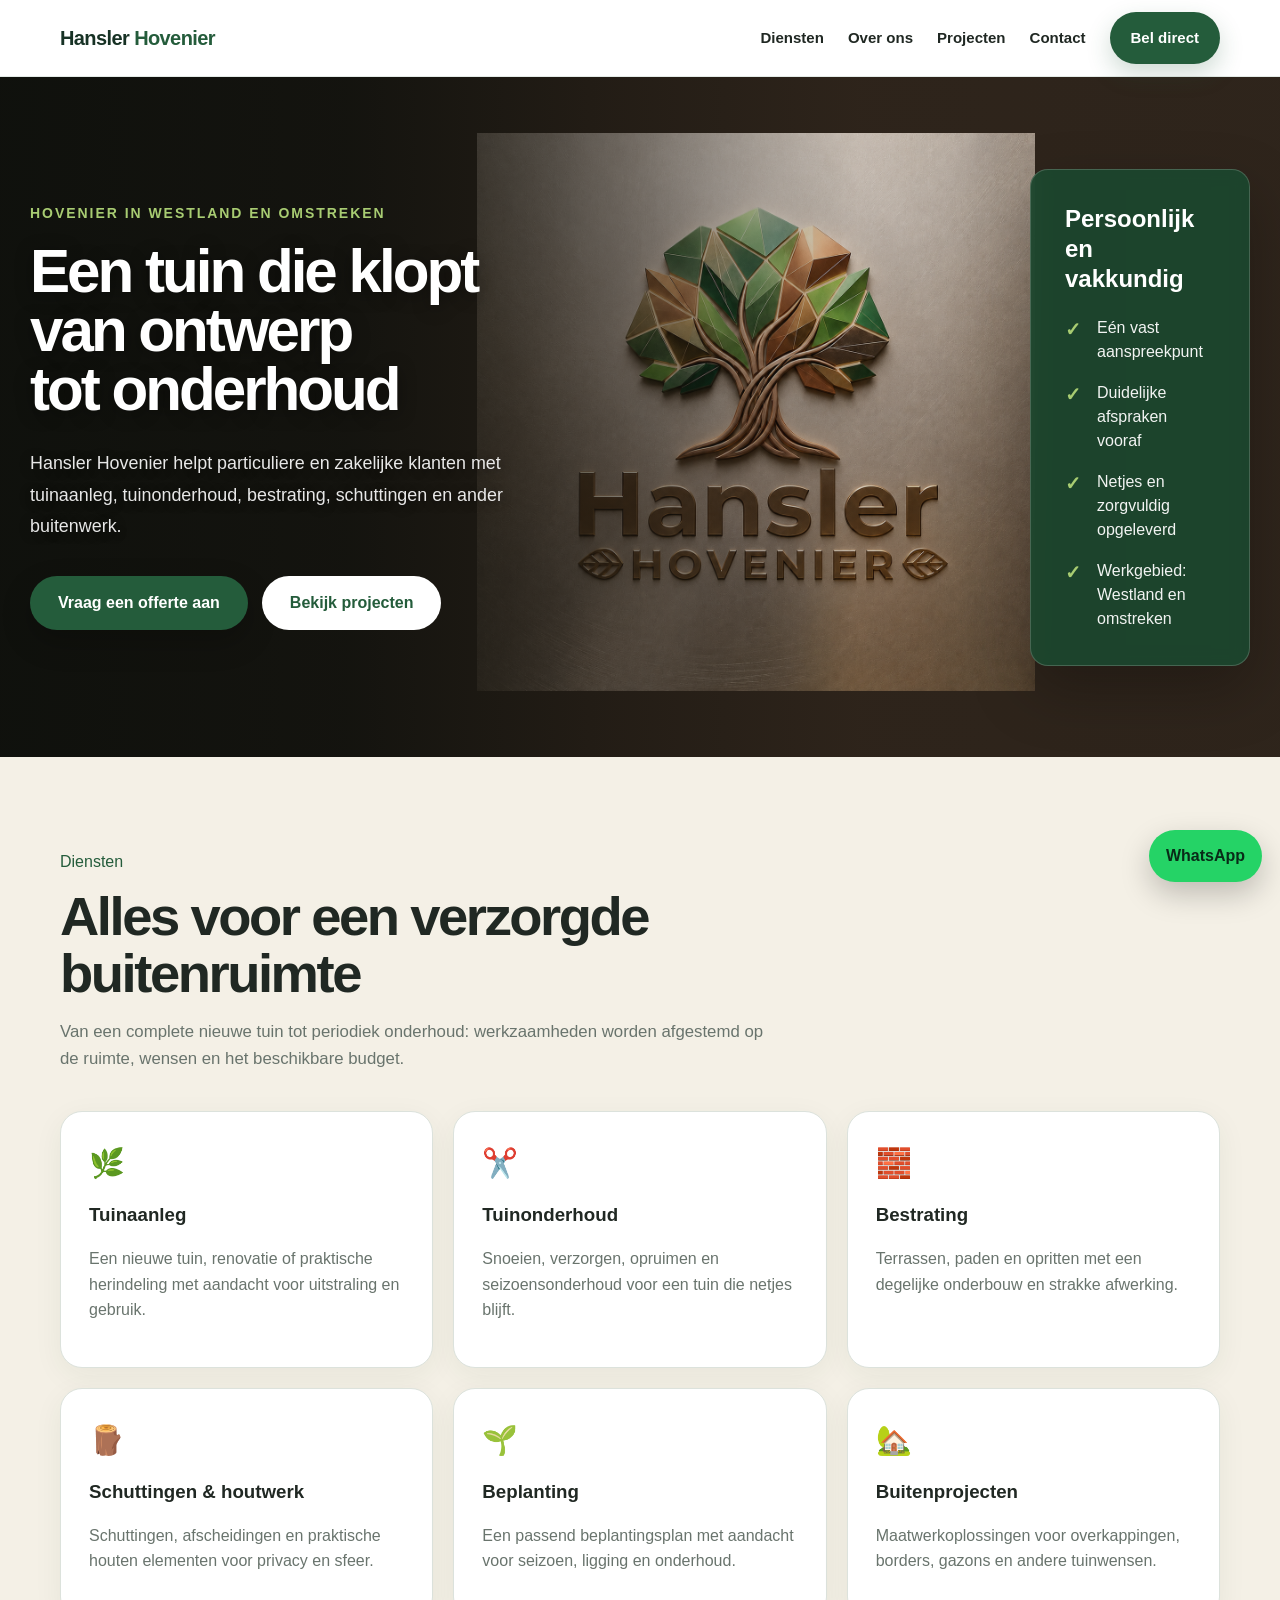
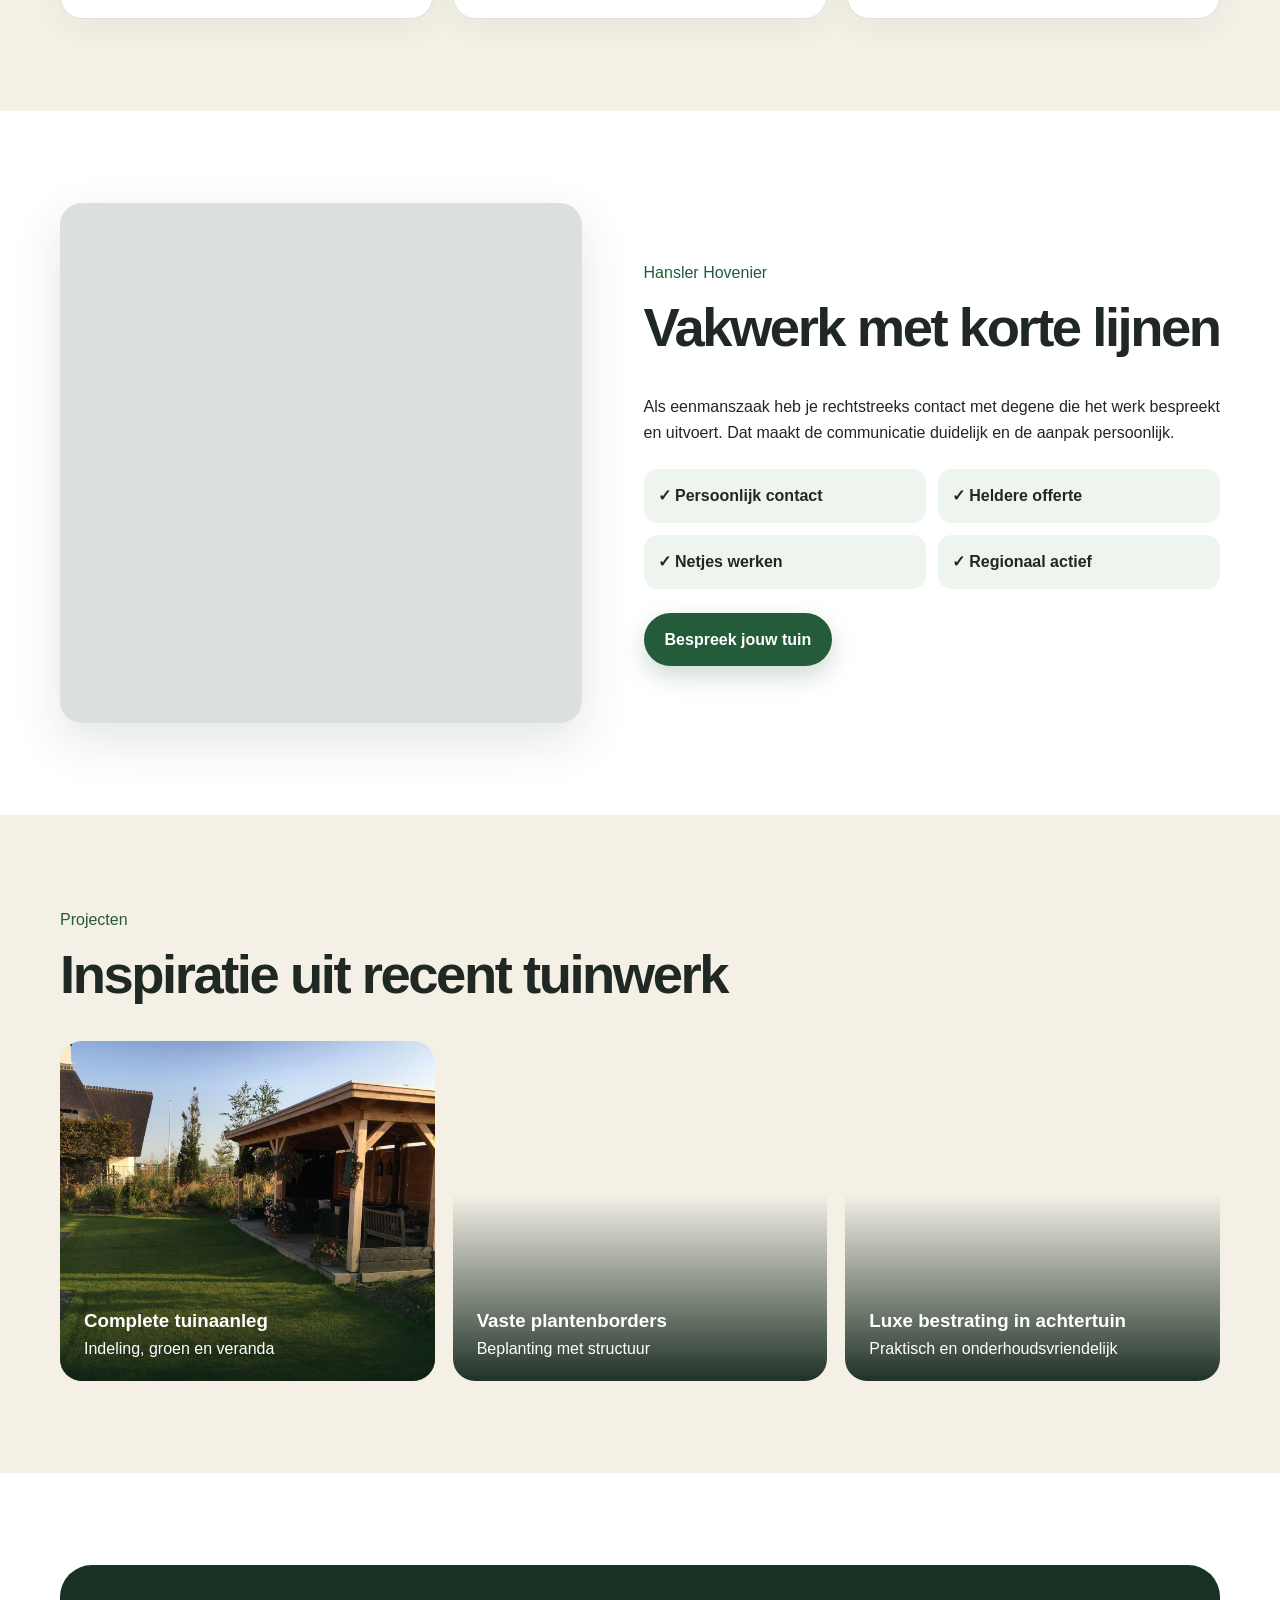
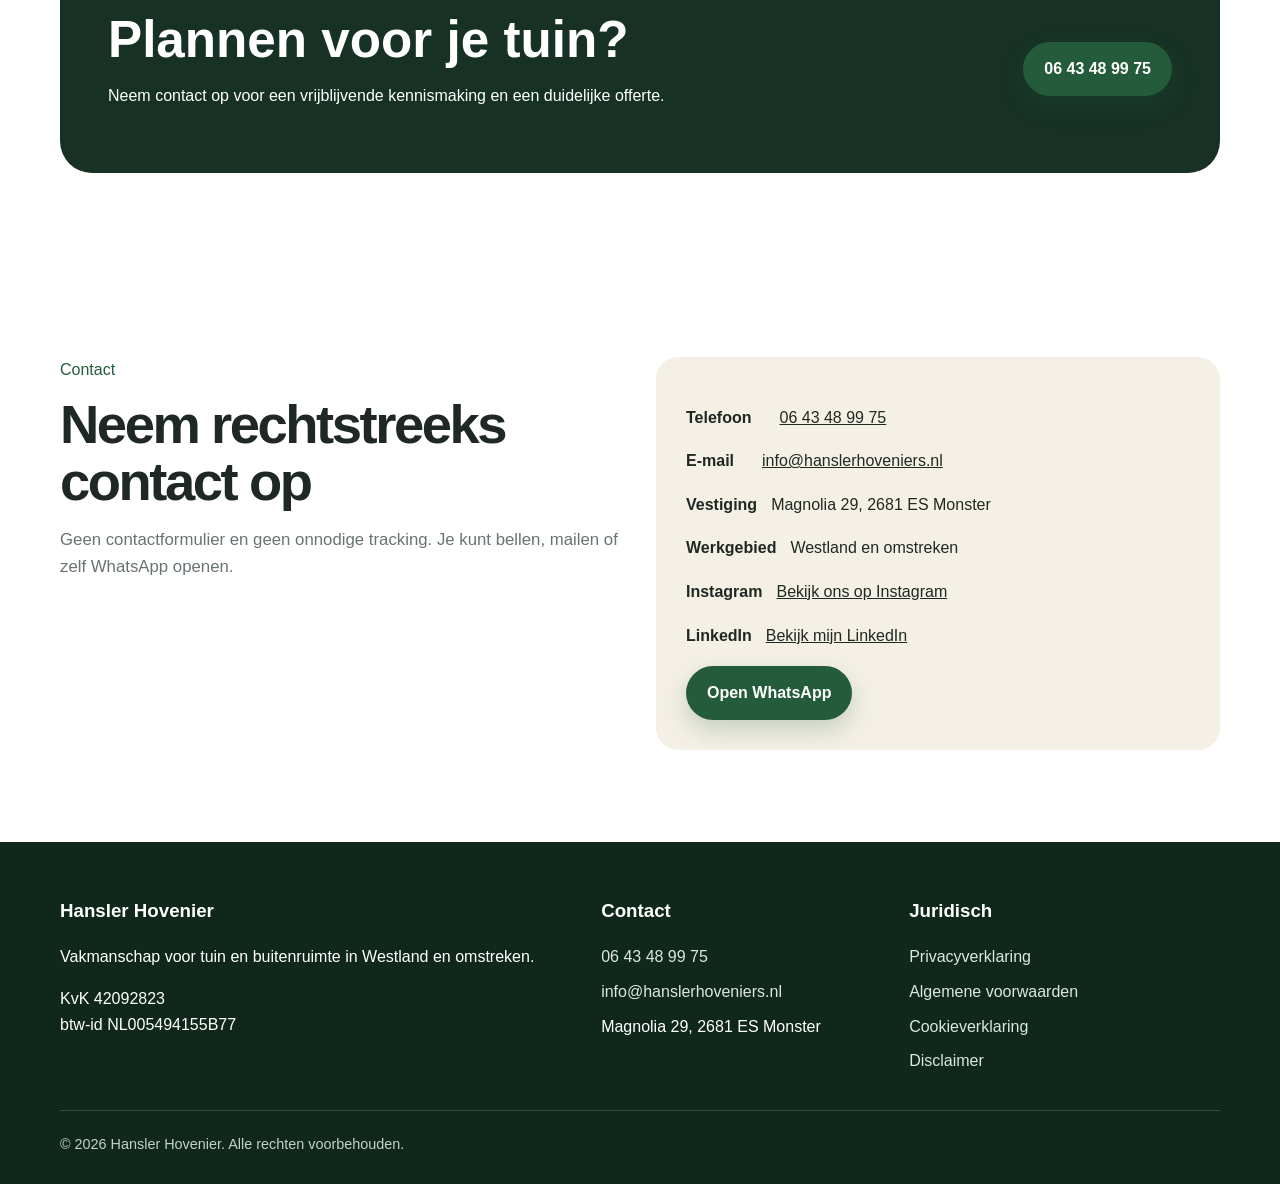
==== commit c21e5a5a: "Update index.html" ====
--- a/index.html
+++ b/index.html
@@ -156,6 +156,8 @@
       <div class="contact-line"><strong>E-mail</strong><br><a href="mailto:info@hanslerhoveniers.nl">info@hanslerhoveniers.nl</a></div>
       <div class="contact-line"><strong>Vestiging</strong> Magnolia 29, 2681 ES Monster</div>
       <div class="contact-line"><strong>Werkgebied</strong> Westland en omstreken</div>
+      <div class="contact-line"><strong>Instagram</strong><a href="https://www.instagram.com/hanslerhovenier/" target="_blank" rel="noopener noreferrer">Bekijk ons op Instagram</a></div>
+<div class="contact-line"><strong>LinkedIn</strong><a href="https://nl.linkedin.com/in/gabe-hansler-a654037b" target="_blank" rel="noopener noreferrer">Bekijk mijn LinkedIn</a></div>
       <a class="btn btn-primary" href="https://wa.me/31643489975?text=Hallo%20Hansler%20Hovenier%2C%20ik%20heb%20een%20vraag." target="_blank" rel="noopener noreferrer">Open WhatsApp</a>
     </div>
   </div>
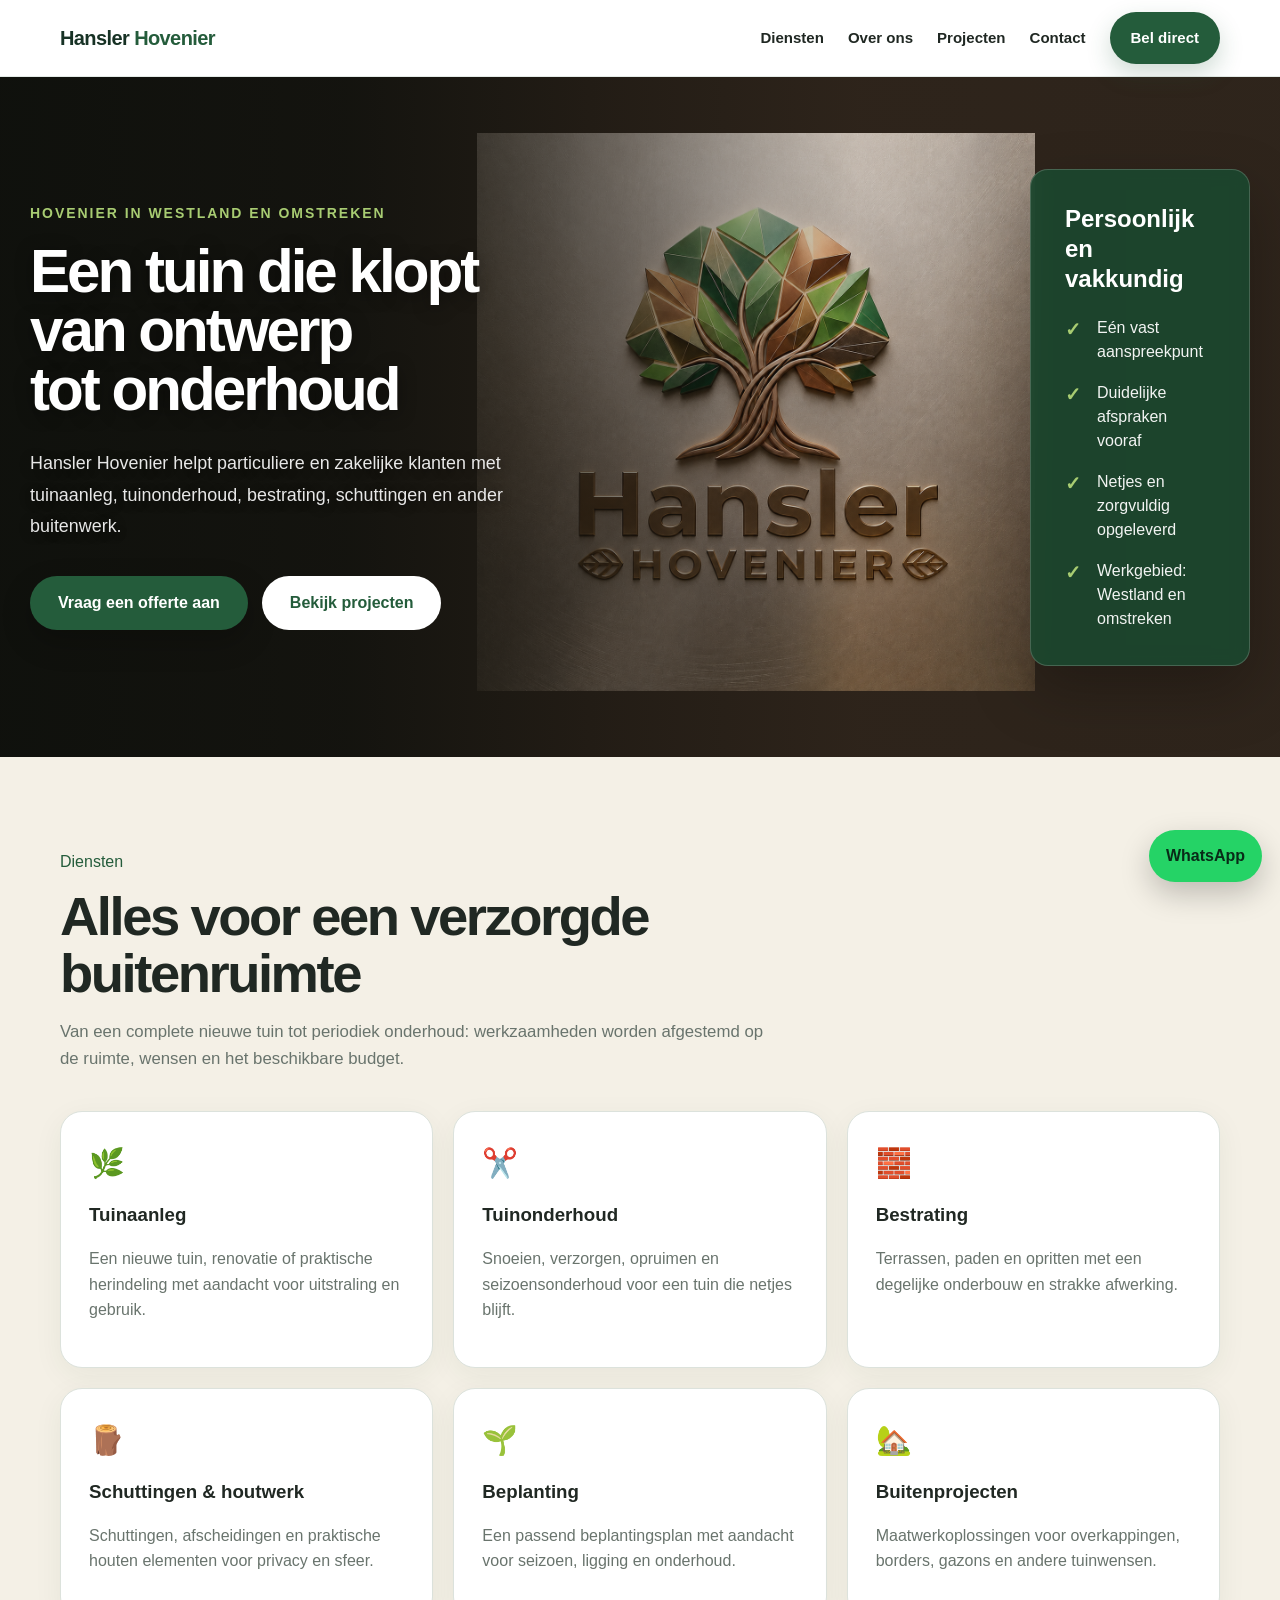
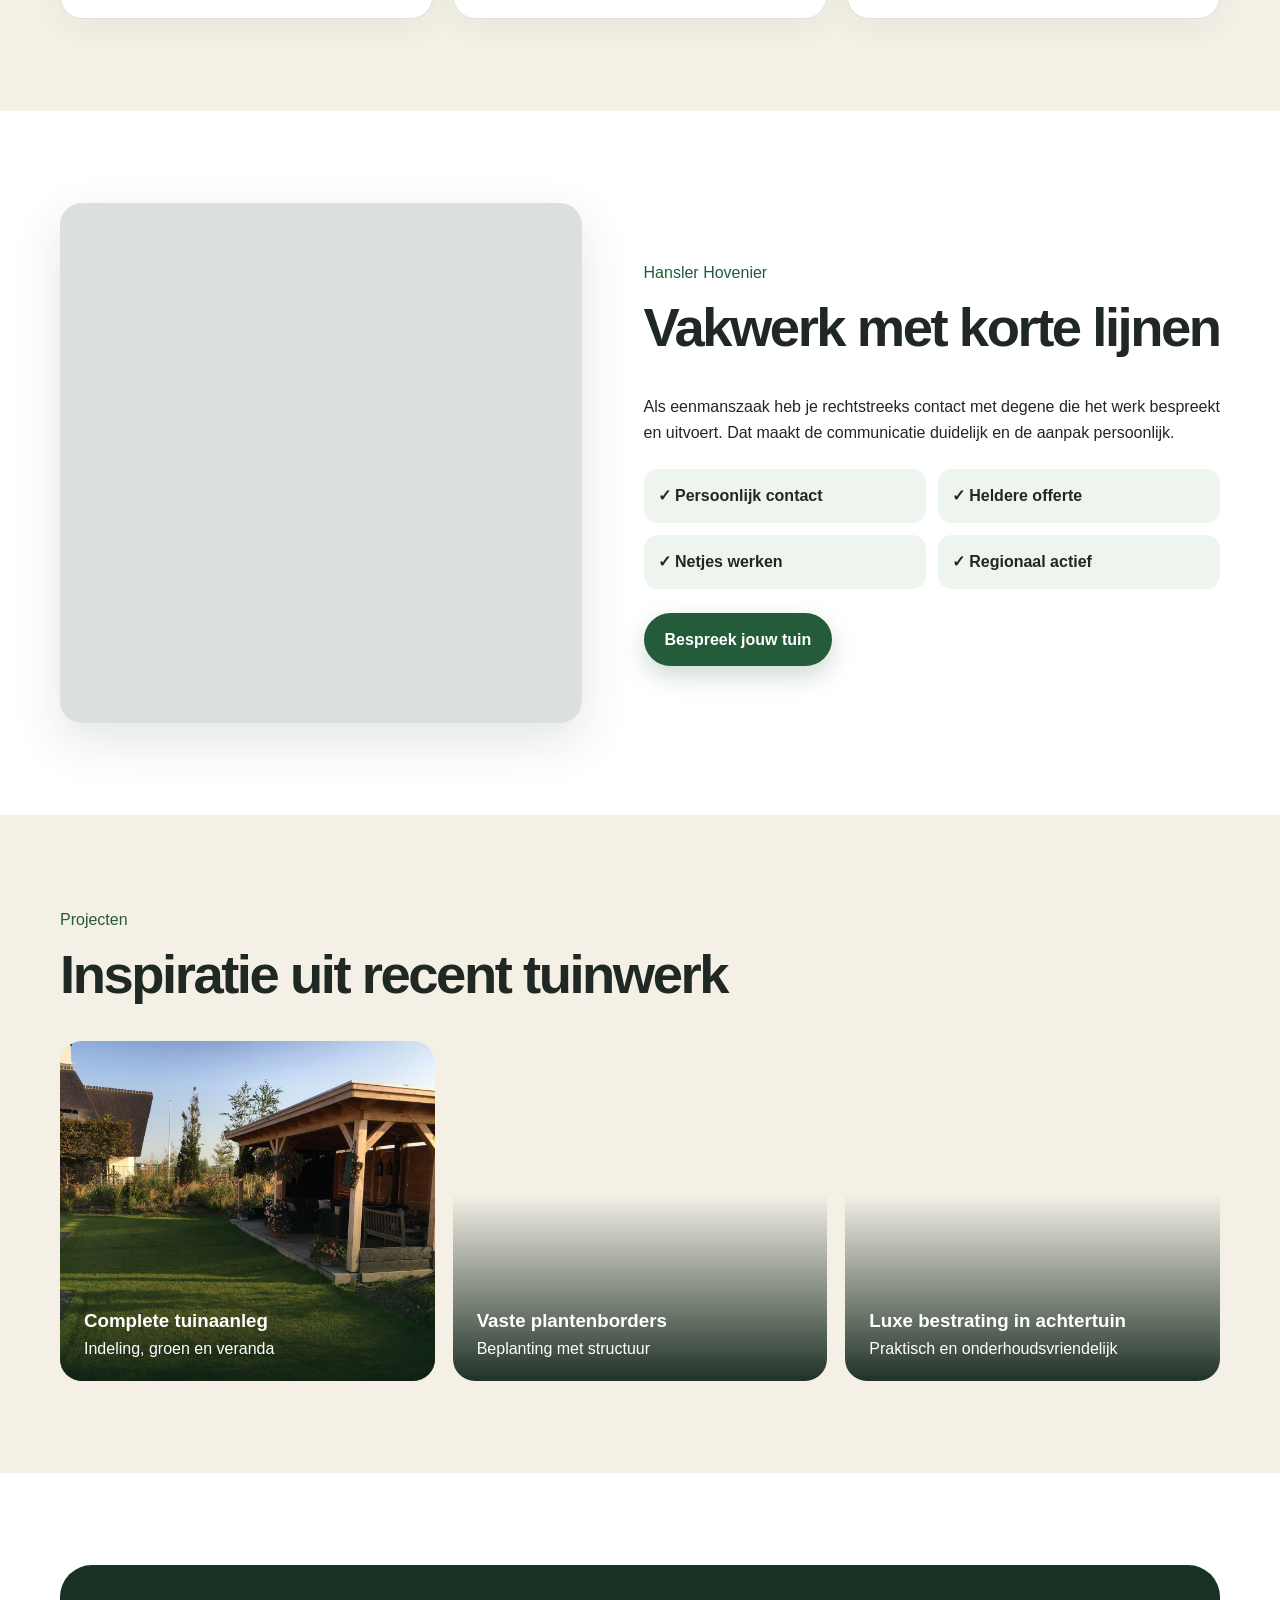
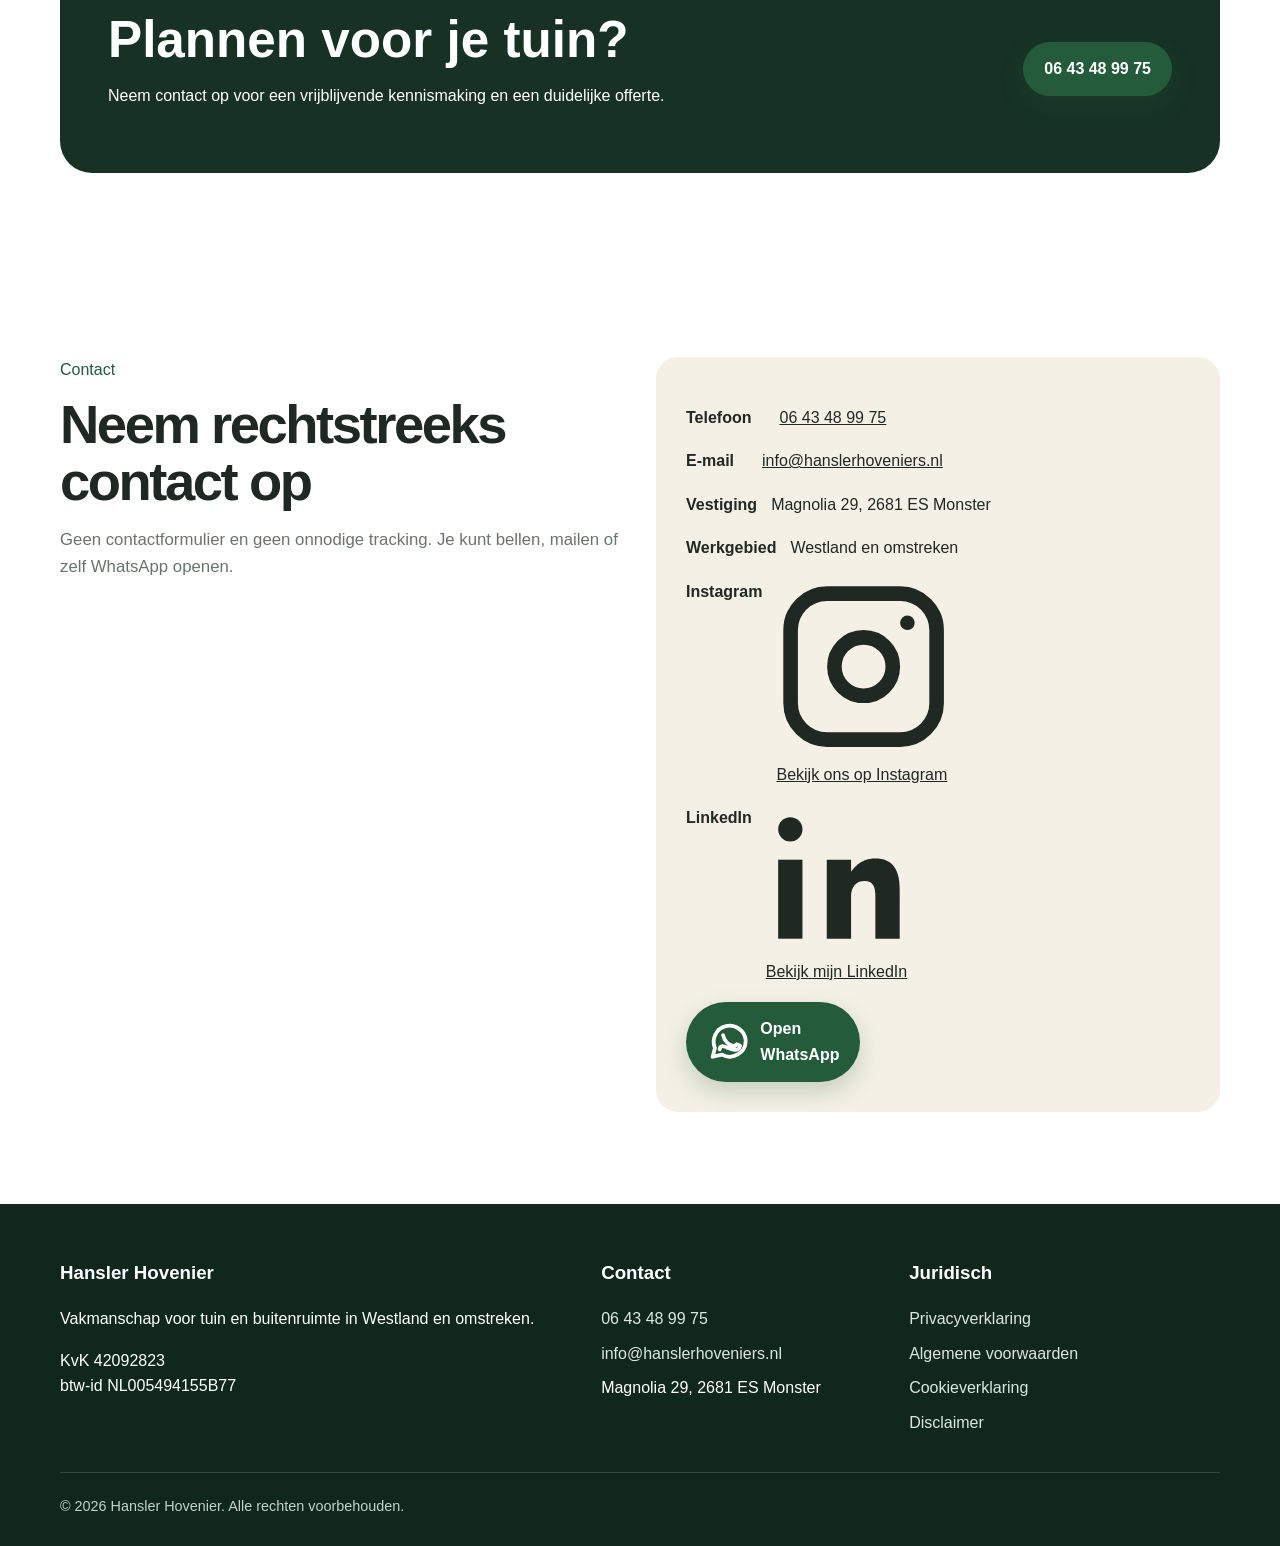
==== commit 1599cc2c: "Update index.html" ====
--- a/index.html
+++ b/index.html
@@ -156,9 +156,29 @@
       <div class="contact-line"><strong>E-mail</strong><br><a href="mailto:info@hanslerhoveniers.nl">info@hanslerhoveniers.nl</a></div>
       <div class="contact-line"><strong>Vestiging</strong> Magnolia 29, 2681 ES Monster</div>
       <div class="contact-line"><strong>Werkgebied</strong> Westland en omstreken</div>
-      <div class="contact-line"><strong>Instagram</strong><a href="https://www.instagram.com/hanslerhovenier/" target="_blank" rel="noopener noreferrer">Bekijk ons op Instagram</a></div>
-<div class="contact-line"><strong>LinkedIn</strong><a href="https://nl.linkedin.com/in/gabe-hansler-a654037b" target="_blank" rel="noopener noreferrer">Bekijk mijn LinkedIn</a></div>
-      <a class="btn btn-primary" href="https://wa.me/31643489975?text=Hallo%20Hansler%20Hovenier%2C%20ik%20heb%20een%20vraag." target="_blank" rel="noopener noreferrer">Open WhatsApp</a>
+     <div class="contact-line">
+  <strong>Instagram</strong>
+  <a href="https://www.instagram.com/hanslerhovenier/" target="_blank" rel="noopener noreferrer">
+    <svg class="social-icon" viewBox="0 0 24 24" fill="none" stroke="currentColor" stroke-width="2" aria-hidden="true">
+      <rect x="2" y="2" width="20" height="20" rx="5"/>
+      <circle cx="12" cy="12" r="4"/>
+      <circle cx="18" cy="6" r="1" fill="currentColor" stroke="none"/>
+    </svg>
+    Bekijk ons op Instagram
+  </a>
+</div>
+<div class="contact-line">
+  <strong>LinkedIn</strong>
+  <a href="https://nl.linkedin.com/in/gabe-hansler-a654037b" target="_blank" rel="noopener noreferrer">
+    <svg class="social-icon" viewBox="0 0 24 24" fill="currentColor" aria-hidden="true">
+      <circle cx="4" cy="4" r="2"/>
+      <rect x="2" y="9" width="4" height="13"/>
+      <path d="M10 9h4v2c1-1.5 2.3-2.2 4-2.2 3 0 4 2 4 5.2v8h-4v-7c0-1.6-.4-2.5-1.8-2.5S14 13.5 14 15v7h-4z"/>
+    </svg>
+    Bekijk mijn LinkedIn
+  </a>
+</div>
+      <a class="btn btn-primary" href="https://wa.me/31643489975?text=Hallo%20Hansler%20Hovenier%2C%20ik%20heb%20een%20vraag." target="_blank" rel="noopener noreferrer"><svg class="social-icon" viewBox="0 0 24 24" fill="none" stroke="currentColor" stroke-width="2" stroke-linecap="round" stroke-linejoin="round" aria-hidden="true"><path d="M20.5 11.5a8.5 8.5 0 0 1-12.6 7.4L3 20l1.2-4.6A8.5 8.5 0 1 1 20.5 11.5Z"/><path d="M8.5 8.5c.5 3 3 5.5 6 6l1.3-1.2 1.7.8c-.2 1.7-1.3 2.4-2.8 2.2-4.2-.6-7.4-3.8-8-.2-1.5.5-2.6 2.2-2.8l.8 1.7z"/></svg> Open WhatsApp</a>
     </div>
   </div>
 </section>
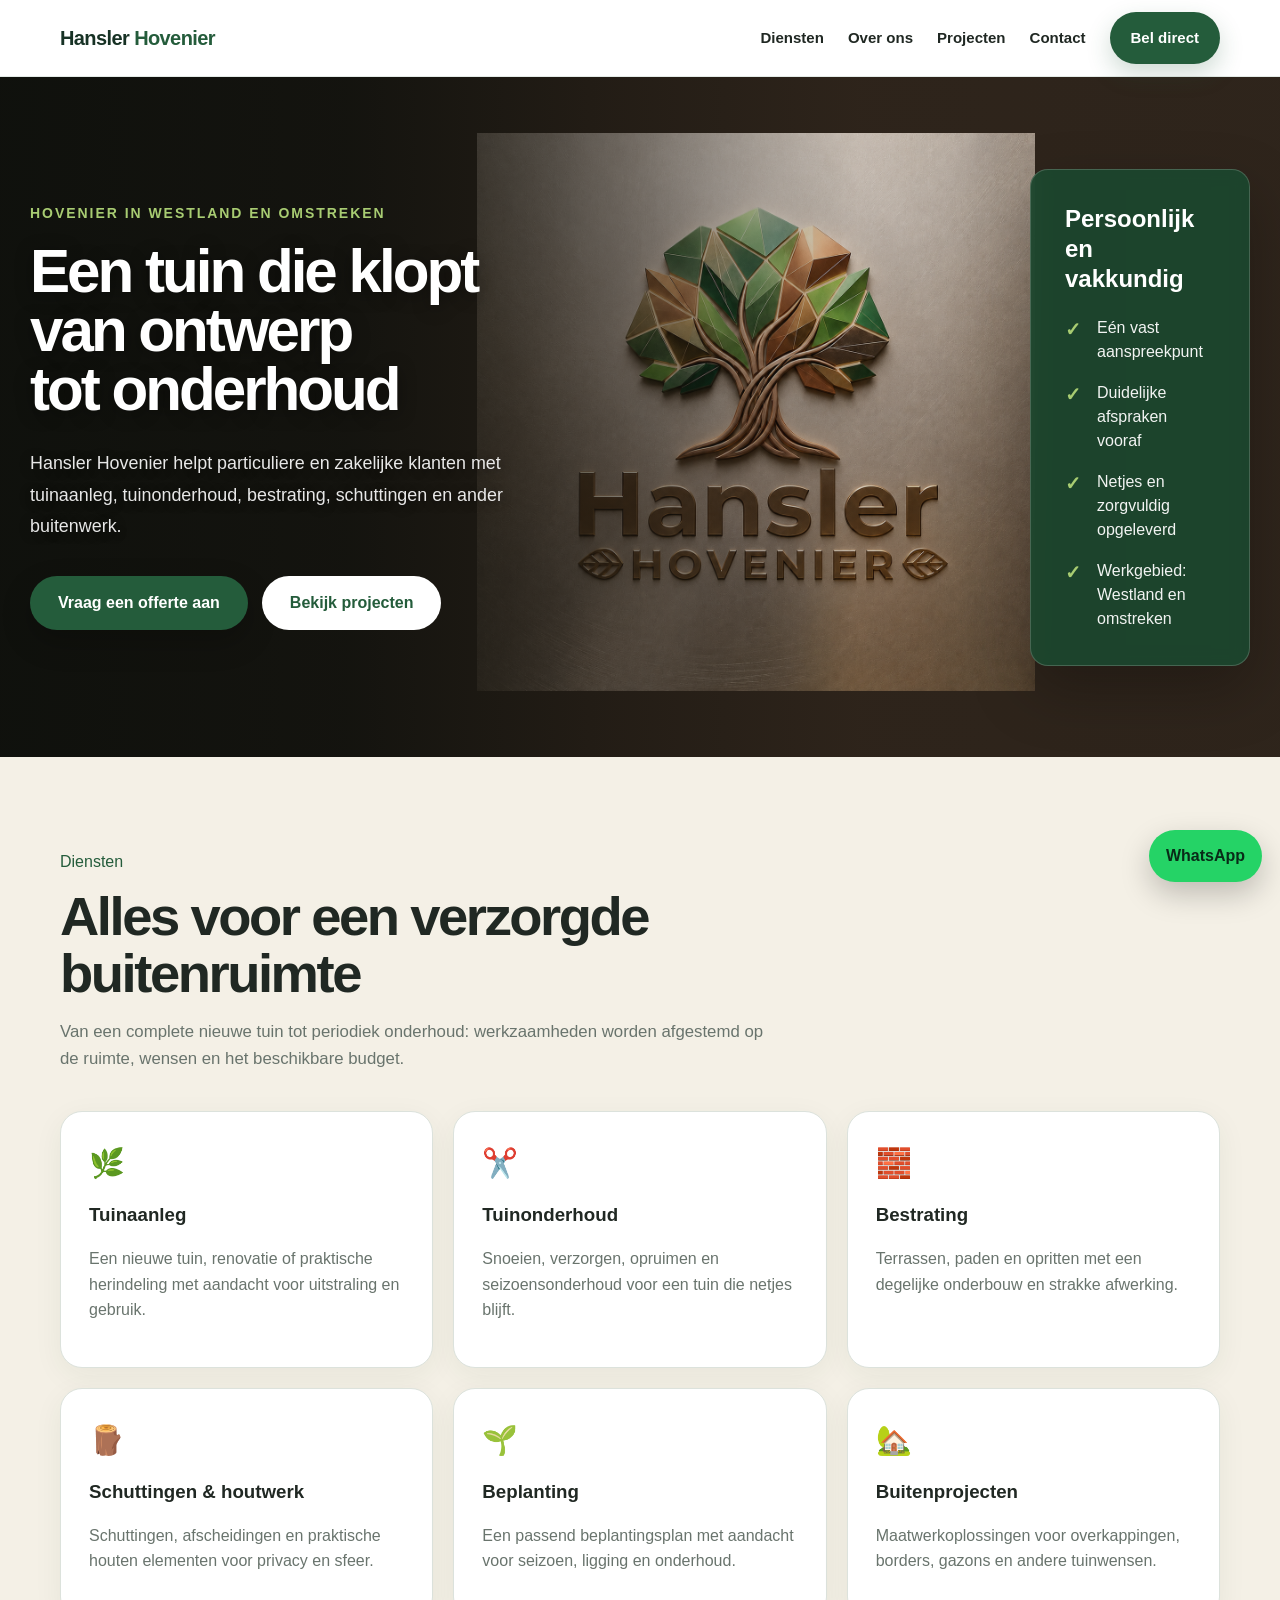
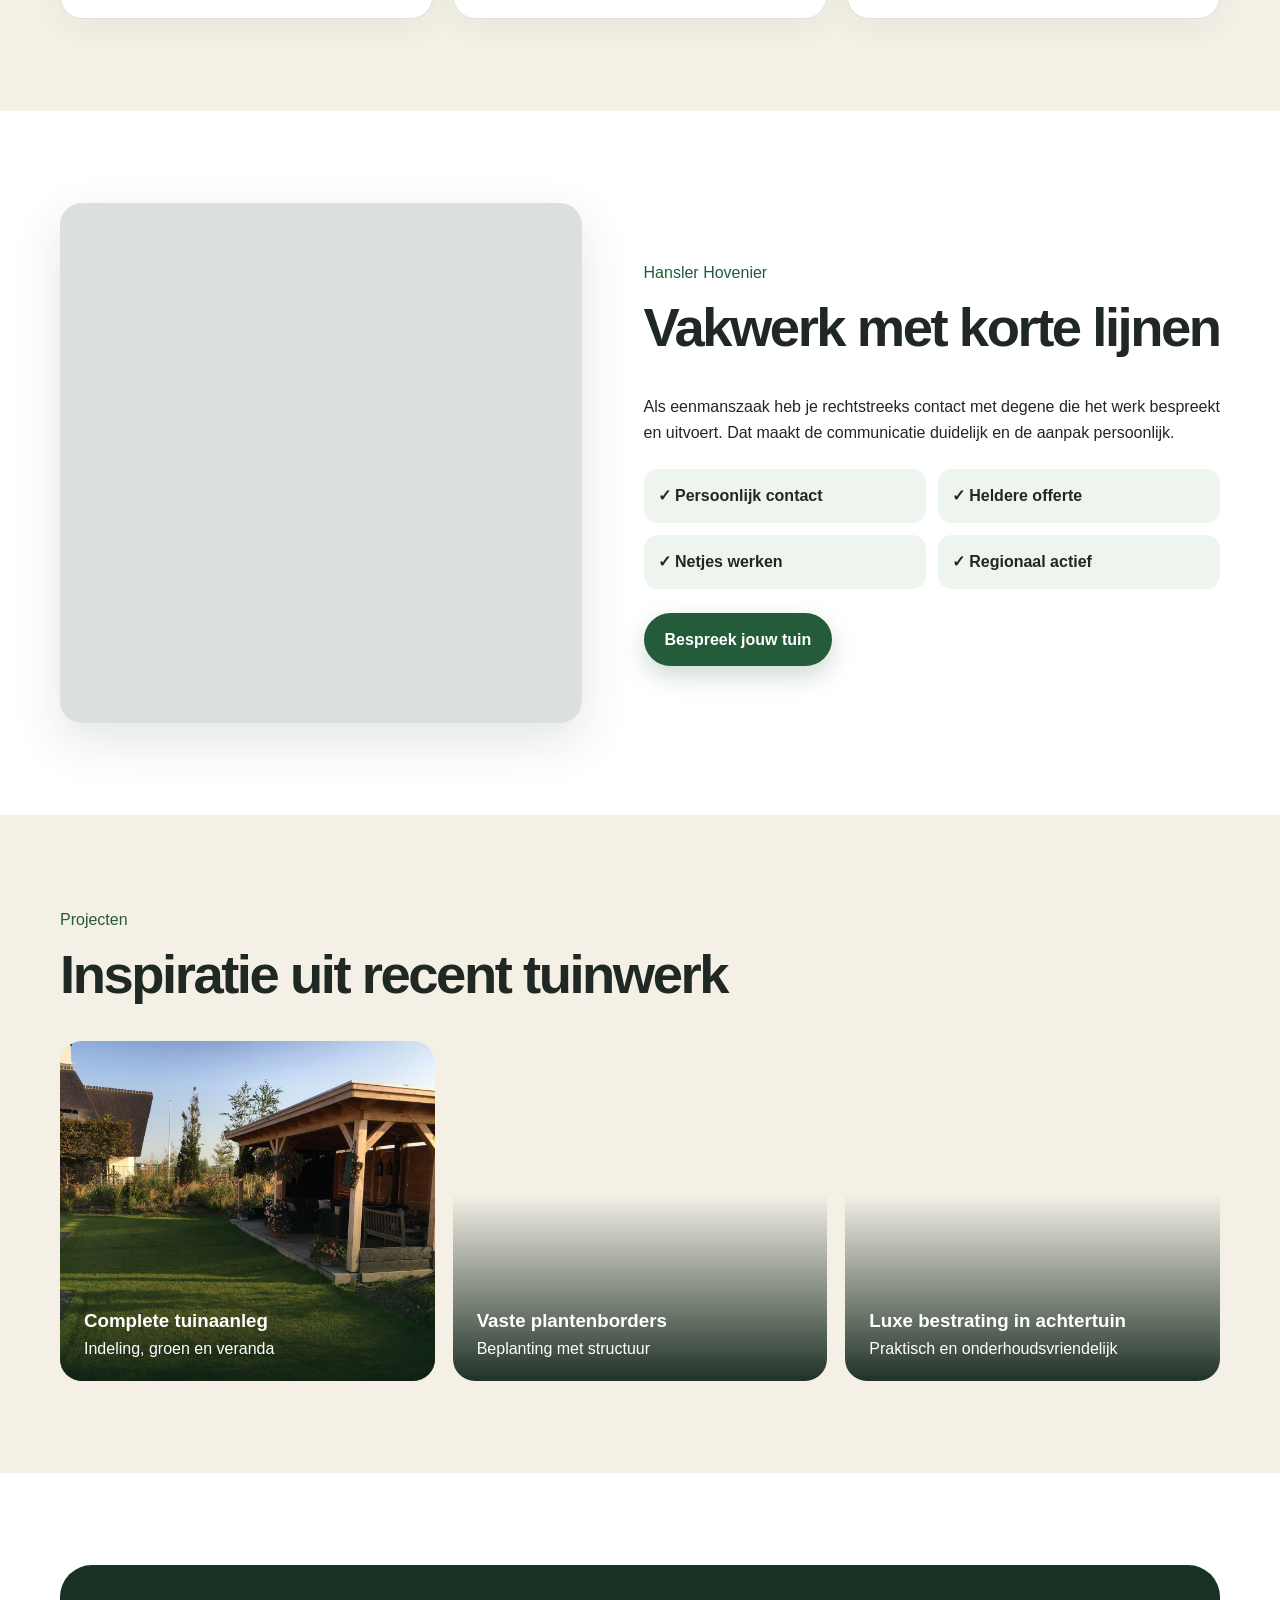
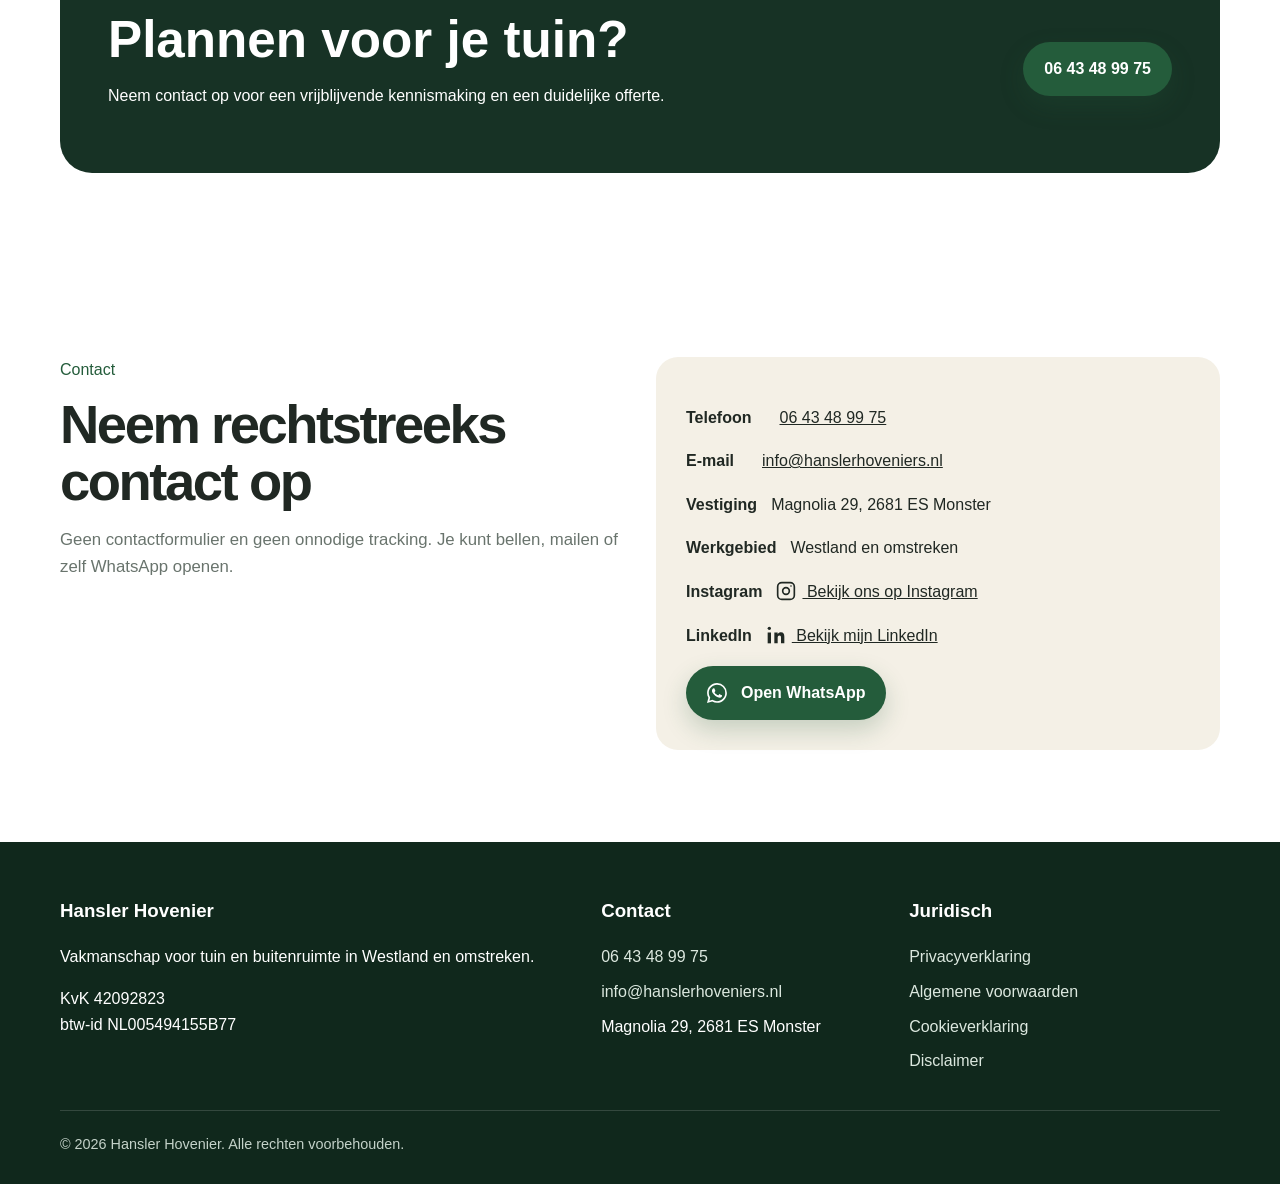
==== commit cd7a74ce: "Update index.html" ====
--- a/index.html
+++ b/index.html
@@ -178,7 +178,12 @@
     Bekijk mijn LinkedIn
   </a>
 </div>
-      <a class="btn btn-primary" href="https://wa.me/31643489975?text=Hallo%20Hansler%20Hovenier%2C%20ik%20heb%20een%20vraag." target="_blank" rel="noopener noreferrer"><svg class="social-icon" viewBox="0 0 24 24" fill="none" stroke="currentColor" stroke-width="2" stroke-linecap="round" stroke-linejoin="round" aria-hidden="true"><path d="M20.5 11.5a8.5 8.5 0 0 1-12.6 7.4L3 20l1.2-4.6A8.5 8.5 0 1 1 20.5 11.5Z"/><path d="M8.5 8.5c.5 3 3 5.5 6 6l1.3-1.2 1.7.8c-.2 1.7-1.3 2.4-2.8 2.2-4.2-.6-7.4-3.8-8-.2-1.5.5-2.6 2.2-2.8l.8 1.7z"/></svg> Open WhatsApp</a>
+     <a class="btn btn-primary" href="https://wa.me/31643489975?text=Hallo%20Hansler%20Hovenier%2C%20ik%20heb%20een%20vraag." target="_blank" rel="noopener noreferrer">
+  <svg class="social-icon" viewBox="0 0 16 16" fill="currentColor" aria-hidden="true">
+    <path d="M13.601 2.326A7.85 7.85 0 0 0 7.994 0C3.627 0 .068 3.558.064 7.926c0 1.399.366 2.76 1.057 3.965L0 16l4.204-1.102a7.9 7.9 0 0 0 3.79.965h.004c4.368 0 7.926-3.558 7.93-7.93A7.9 7.9 0 0 0 13.6 2.326zM7.994 14.521a6.6 6.6 0 0 1-3.356-.92l-.24-.144-2.494.654.666-2.433-.156-.251a6.56 6.56 0 0 1-1.007-3.505c0-3.626 2.957-6.584 6.591-6.584a6.56 6.56 0 0 1 4.66 1.931 6.56 6.56 0 0 1 1.928 4.66c-.004 3.639-2.961 6.592-6.592 6.592m3.615-4.934c-.197-.099-1.17-.578-1.353-.646-.182-.065-.315-.099-.445.099-.133.197-.513.646-.627.775-.114.133-.232.148-.43.05-.197-.1-.836-.308-1.592-.985-.59-.525-.985-1.175-1.103-1.372-.114-.198-.011-.304.088-.403.087-.088.197-.232.296-.346.1-.114.133-.198.198-.33.065-.134.034-.248-.015-.347-.05-.099-.445-1.076-.612-1.47-.16-.389-.323-.335-.445-.34-.114-.007-.247-.007-.38-.007a.73.73 0 0 0-.529.247c-.182.198-.691.677-.691 1.654s.71 1.916.81 2.049c.098.133 1.394 2.132 3.383 2.992.47.205.84.326 1.129.418.475.152.904.129 1.246.08.38-.058 1.171-.48 1.338-.943.164-.464.164-.86.114-.943-.049-.084-.182-.133-.38-.232"/>
+  </svg>
+  Open WhatsApp
+</a>
     </div>
   </div>
 </section>
--- a/assets/css/style.css
+++ b/assets/css/style.css
@@ -420,3 +420,9 @@
     padding:30px;
   }
 }
+.social-icon {
+  width: 20px;
+  height: 20px;
+  margin-right: 6px;
+  vertical-align: -4px;
+}
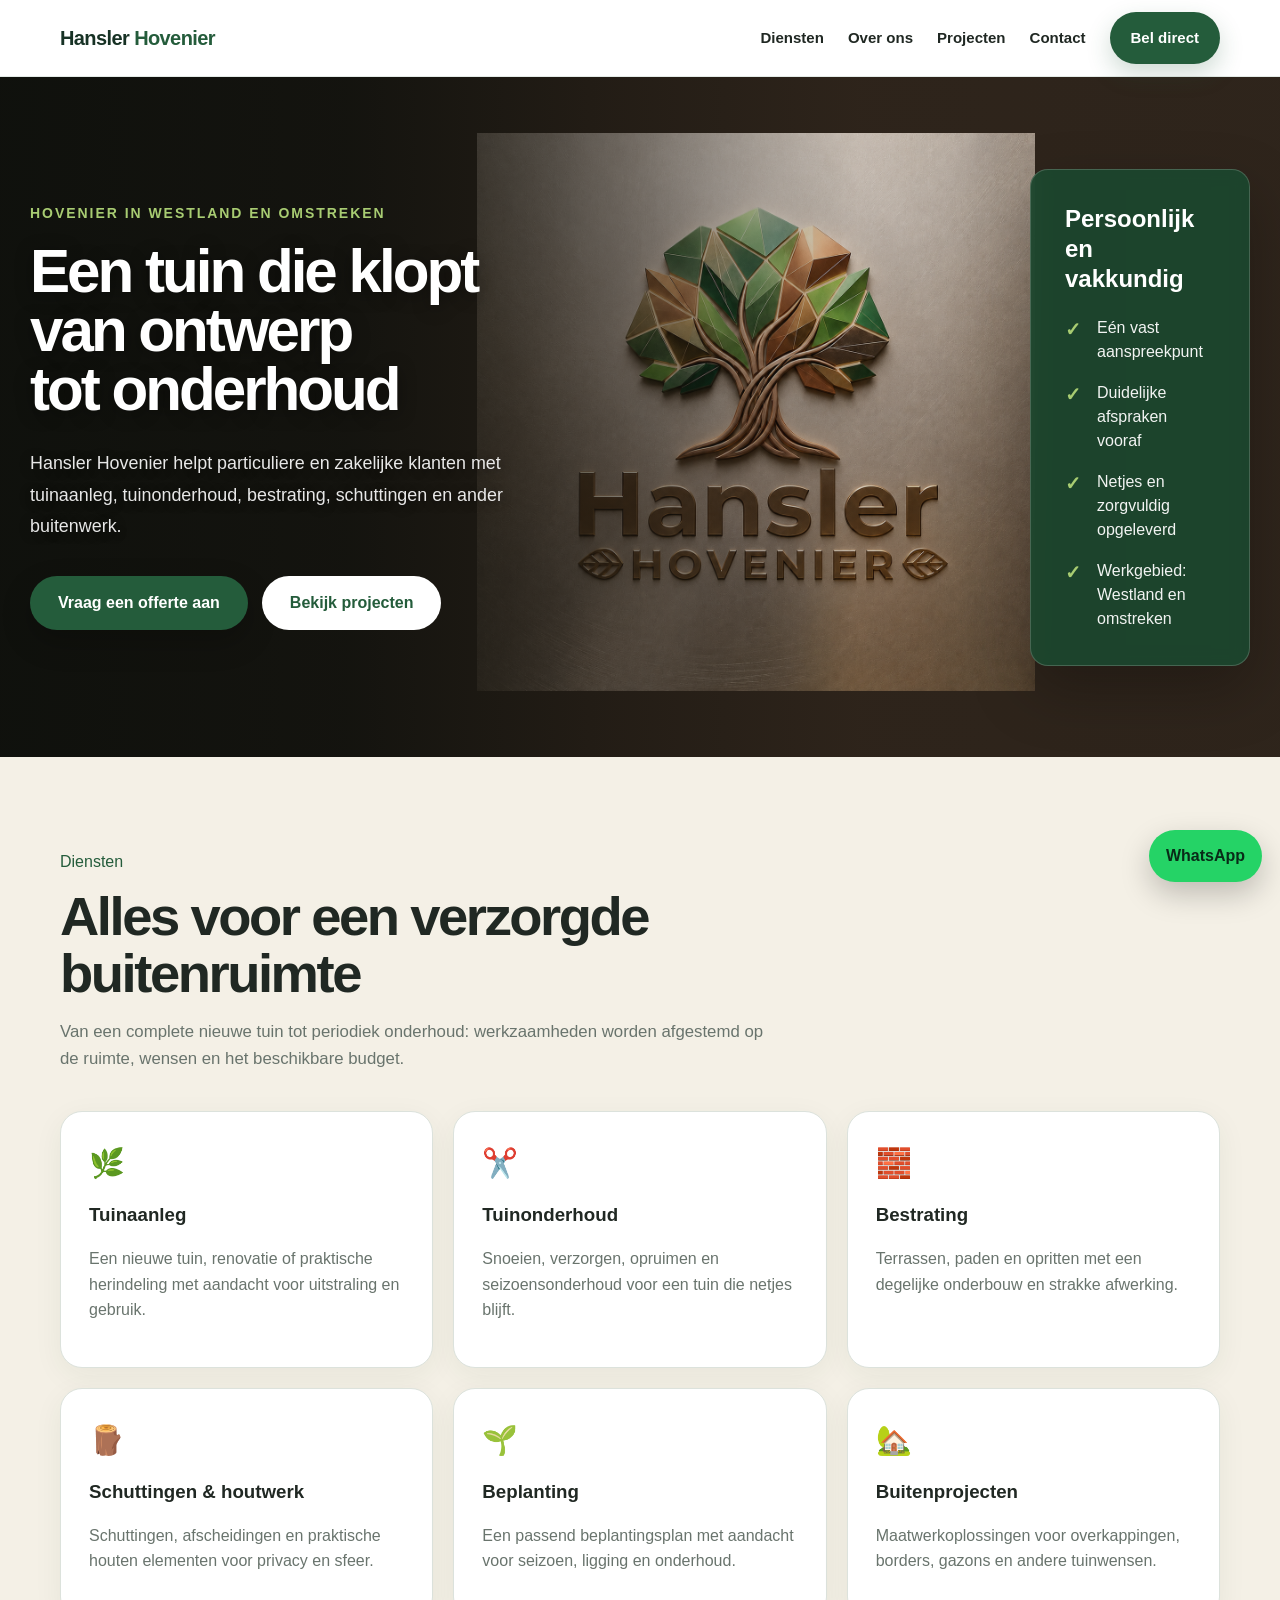
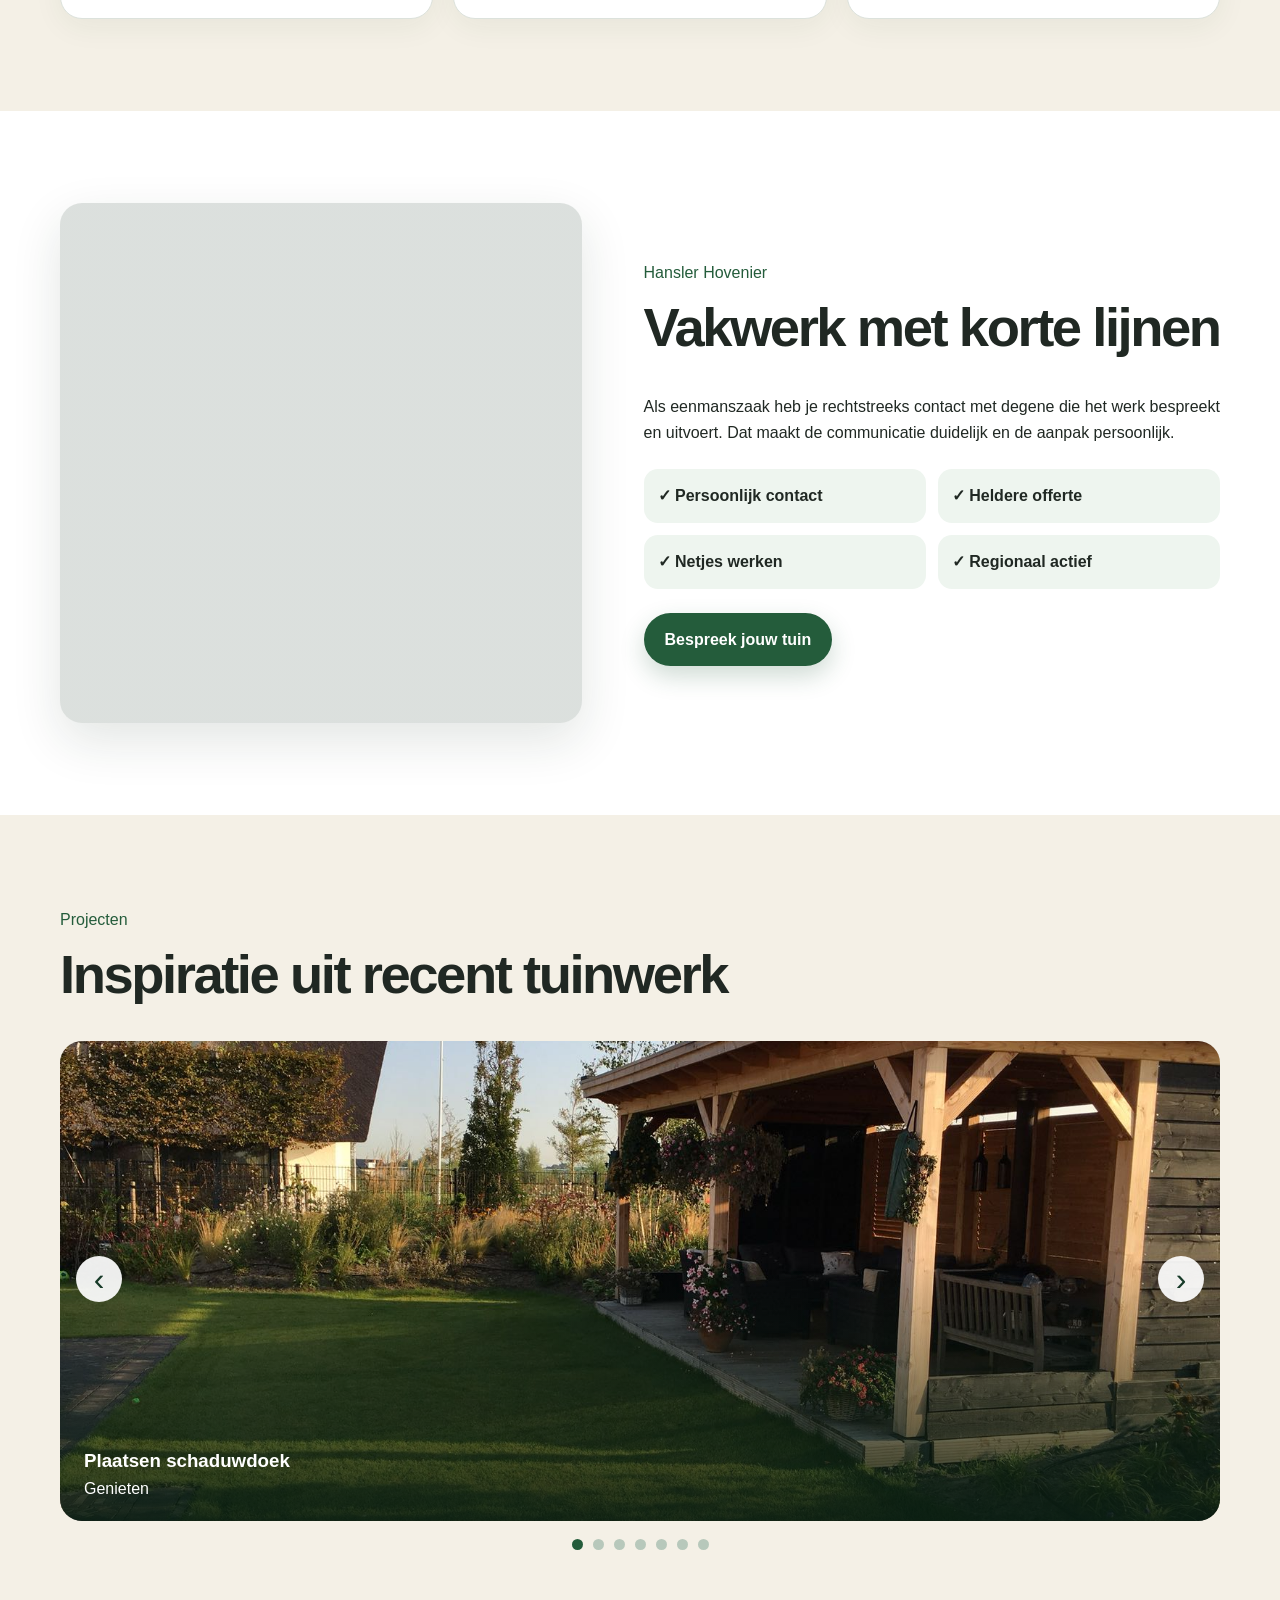
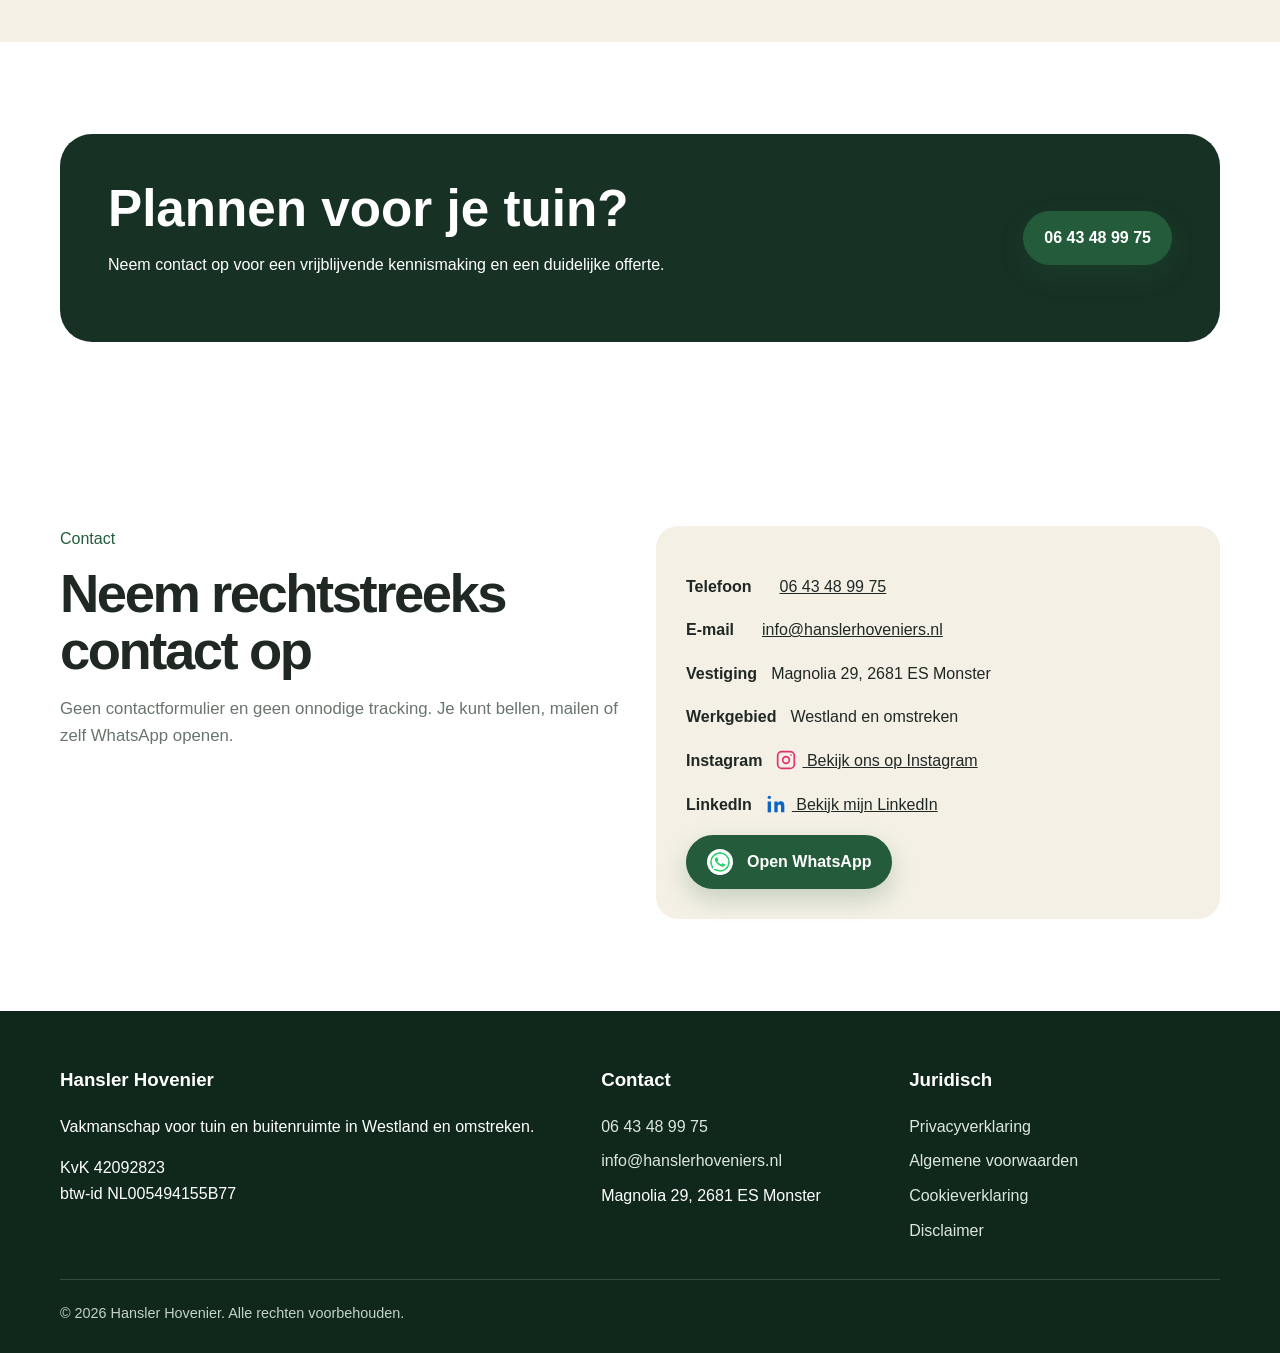
==== commit d638c83e: "Update index.html" ====
--- a/index.html
+++ b/index.html
@@ -130,6 +130,11 @@
 
     </div>
     <div class="projects">
+      
+      <article class="project"><div class="project-info"><h3>Plaatsen schaduwdoek</h3><span>Genieten</span></div></article>
+      <article class="project"><div class="project-info"><h3>Plaatsen veranda</h3><span>Modern en ruim</span></div></article>
+      <article class="project"><div class="project-info"><h3>Tuinonderhoud</h3><span>Alles weer netjes</span></div></article>
+      <article class="project"><div class="project-info"><h3>Plaatsen verlichting</h3><span>Eye-catcher</span></div></article>
       <article class="project"><div class="project-info"><h3>Complete tuinaanleg</h3><span>Indeling, groen en veranda</span></div></article>
       <article class="project"><div class="project-info"><h3>Vaste plantenborders</h3><span>Beplanting met structuur</span></div></article>
       <article class="project"><div class="project-info"><h3>Luxe bestrating in achtertuin</h3><span>Praktisch en onderhoudsvriendelijk</span></div></article>
--- a/assets/css/style.css
+++ b/assets/css/style.css
@@ -426,3 +426,78 @@
   margin-right: 6px;
   vertical-align: -4px;
 }
+a[href*="instagram.com"] .social-icon {
+  color: #E1306C;
+}
+
+a[href*="linkedin.com"] .social-icon {
+  color: #0A66C2;
+}
+
+a[href*="wa.me"] .social-icon {
+  color: #25D366;
+  background: #fff;
+  border-radius: 50%;
+  padding: 3px;
+  box-sizing: content-box;
+  flex-shrink: 0;
+}
+
+.contact-box .btn {
+  white-space: nowrap;
+}
+.projects.is-slider {
+  display: block;
+  position: relative;
+}
+
+.projects.is-slider .project {
+  display: none;
+  min-height: 480px;
+}
+
+.projects.is-slider .project.active {
+  display: block;
+}
+
+.slide-arrow {
+  position: absolute;
+  top: 215px;
+  z-index: 3;
+  width: 46px;
+  height: 46px;
+  border: 0;
+  border-radius: 50%;
+  background: rgba(255, 255, 255, .92);
+  color: #173a28;
+  font-size: 32px;
+  line-height: 1;
+  cursor: pointer;
+}
+
+.slide-prev { left: 16px; }
+.slide-next { right: 16px; }
+
+.slide-dots {
+  display: flex;
+  justify-content: center;
+  gap: 10px;
+  margin-top: 18px;
+}
+
+.slide-dot {
+  width: 11px;
+  height: 11px;
+  padding: 0;
+  border: 0;
+  border-radius: 50%;
+  background: #b7c8bb;
+  cursor: pointer;
+}
+
+.slide-dot.active { background: #245c3b; }
+
+@media (max-width: 620px) {
+  .projects.is-slider .project { min-height: 340px; }
+  .slide-arrow { top: 147px; }
+}
